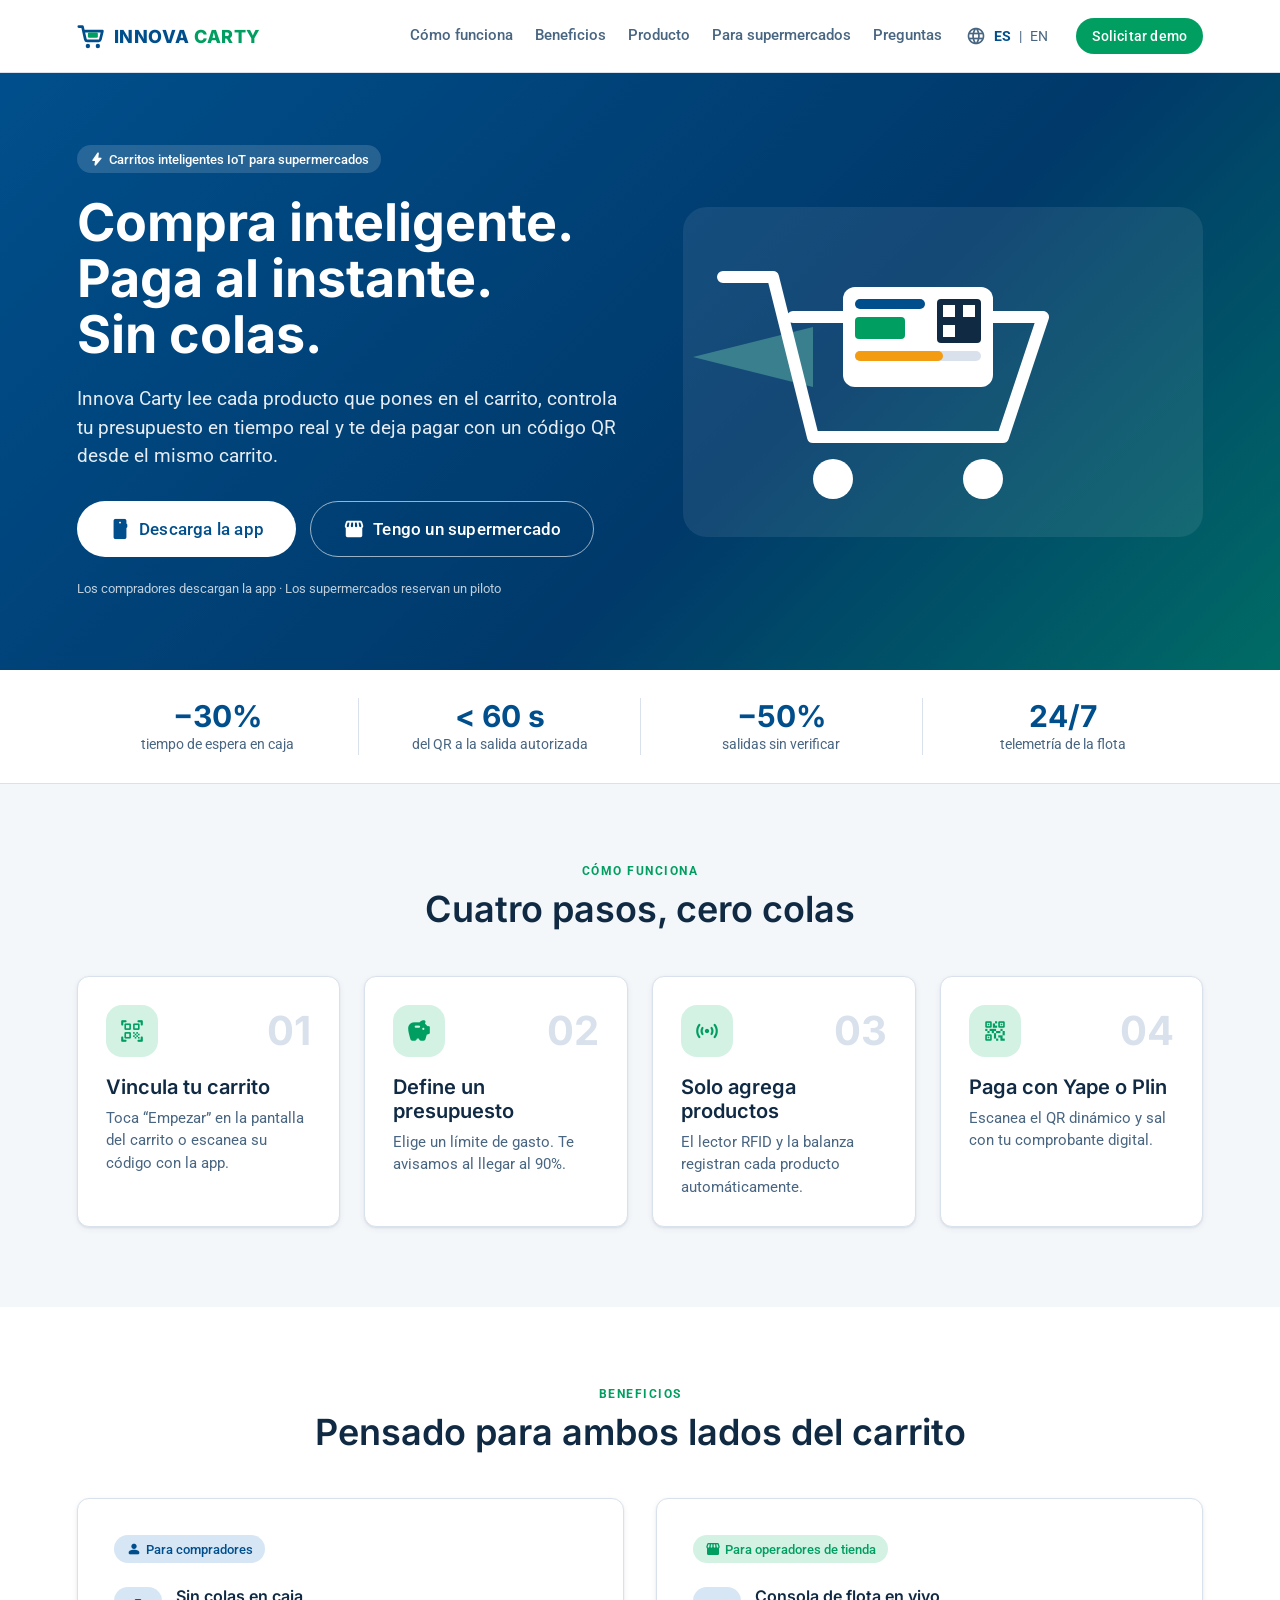
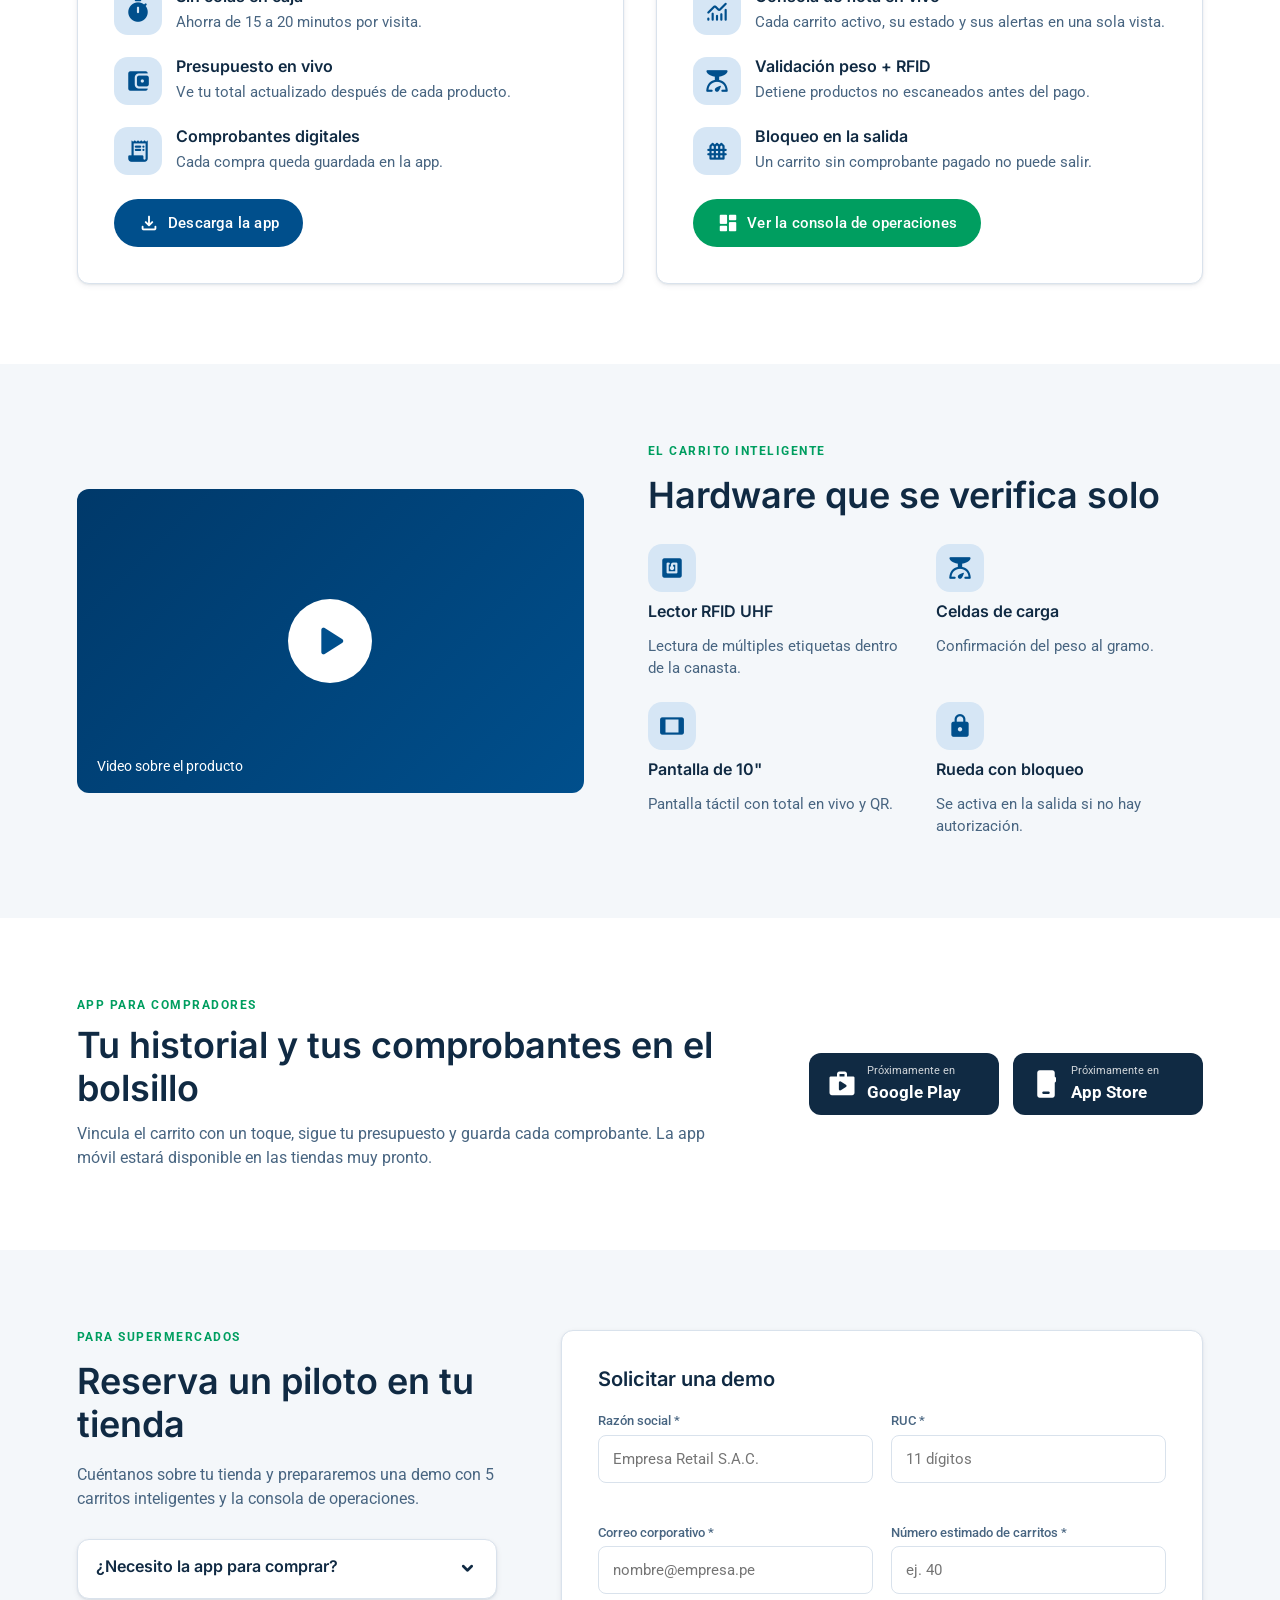
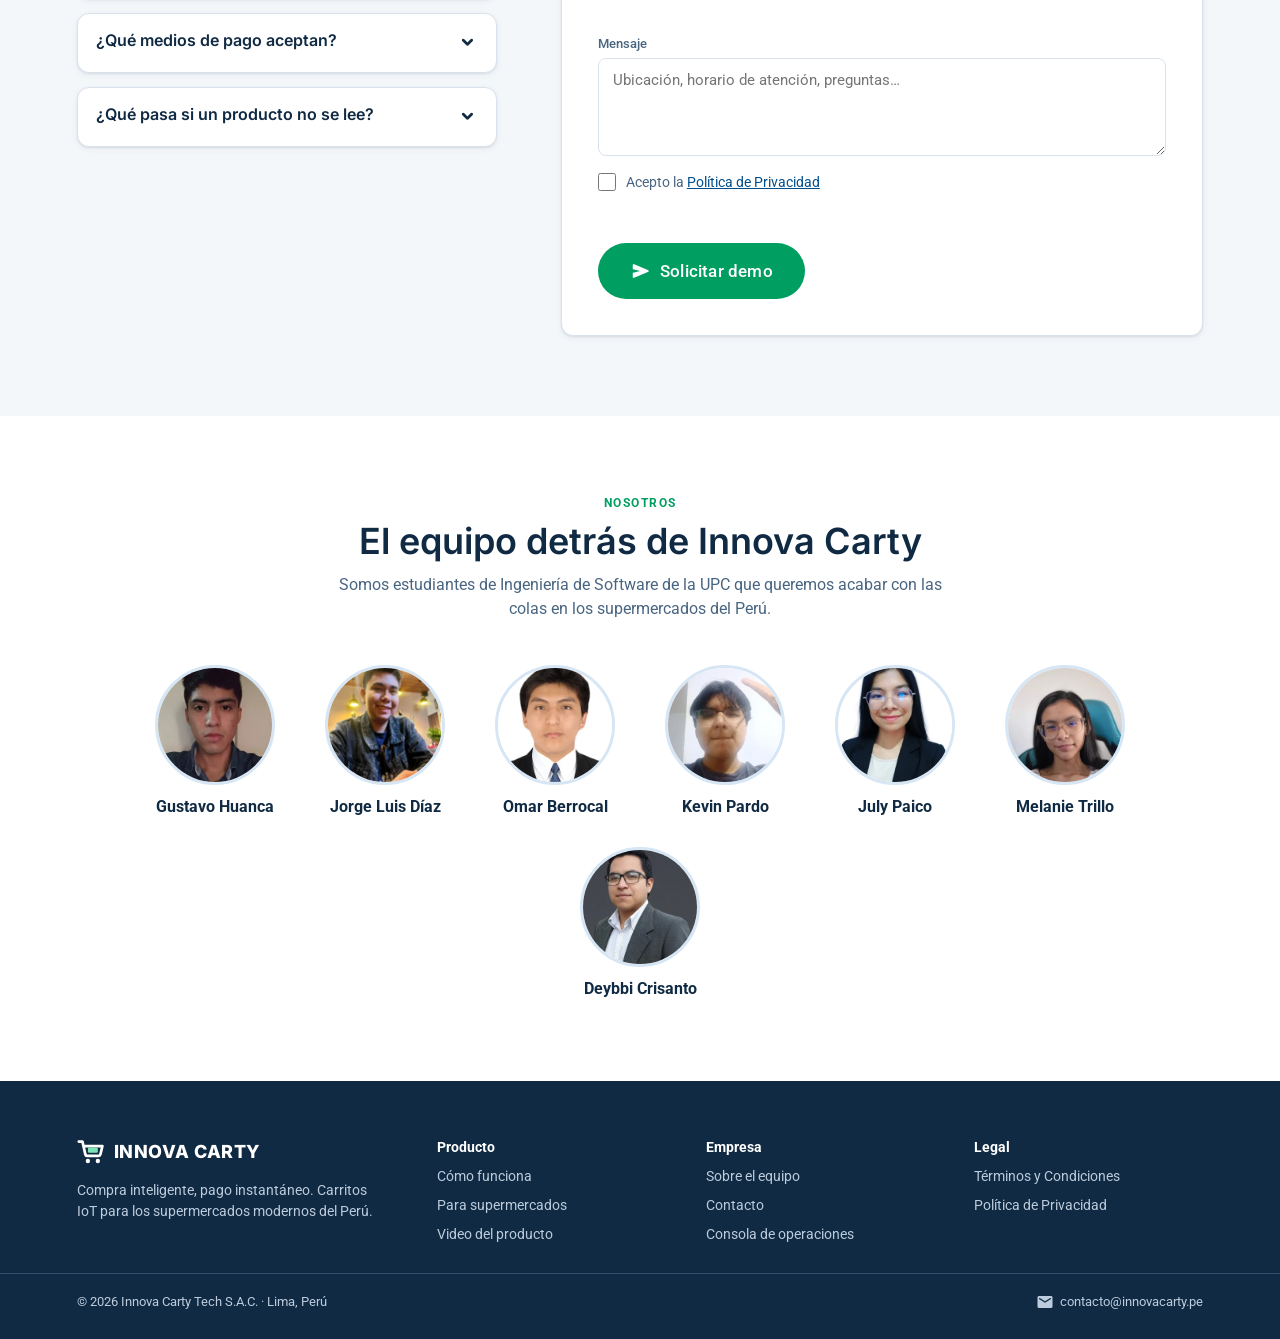
==== index.html @ f1d2019f "feat: initial version of landing page" ====
<!DOCTYPE html>
<html lang="es">
<head>
  <meta charset="UTF-8">
  <meta name="viewport" content="width=device-width, initial-scale=1">
  <title>Innova Carty | Carritos Inteligentes IoT y Pago Instantáneo sin Colas</title>
  <meta name="description" content="Transforma tu experiencia en el supermercado con Innova Carty: carritos autónomos con escaneo RFID, control de presupuesto en tiempo real y cobro inmediato con QR.">
  <meta name="keywords" content="Innova Carty, carrito inteligente, smart cart retail, IoT supermercados, compras sin colas, escaneo RFID retail, pago QR Yape Plin, control de presupuesto compra, retail tech Peru">
  <meta name="author" content="Innova Carty Tech S.A.C.">
  <meta name="robots" content="index, follow">
  <link rel="canonical" href="https://www.innovacarty.pe/">

  <meta property="og:title" content="Innova Carty — Compra Inteligente, Pago Instantáneo">
  <meta property="og:description" content="Olvídate de las colas en caja. Carritos de supermercado con lectura automática, cálculo de presupuesto en vivo y salida rápida.">
  <meta property="og:type" content="website">
  <meta property="og:url" content="https://www.innovacarty.pe/">
  <meta property="og:image" content="https://www.innovacarty.pe/assets/common/og-preview-carty.png">
  <meta name="twitter:card" content="summary_large_image">
  <meta name="twitter:title" content="Innova Carty | Smart Carts con IoT y Edge Computing">
  <meta name="twitter:description" content="Innovación en retail: carritos inteligentes que totalizan tu cuenta al instante y permiten auto-pago inmediato.">
  <meta name="twitter:image" content="https://www.innovacarty.pe/assets/common/twitter-card-carty.png">

  <meta name="theme-color" content="#004F8C">
  <link rel="icon" href="assets/img/favicon.svg" type="image/svg+xml">
  <link rel="stylesheet" href="assets/fonts/fonts.css">
  <link rel="stylesheet" href="assets/css/styles.css">
</head>
<body>
  <a class="skip-link" href="#main" data-i18n="skip">Saltar al contenido</a>

  <header class="topbar" id="top">
    <div class="container topbar__inner">
      <a href="#top" class="logo" aria-label="Innova Carty">
        <img src="assets/img/logo-mark.svg" width="29" height="29" alt="">
        <span><span class="logo__a">INNOVA</span> <span class="logo__b">CARTY</span></span>
      </a>
      <nav class="nav" id="nav" aria-label="Principal">
        <a href="#how-it-works" data-i18n="nav.how">Cómo funciona</a>
        <a href="#benefits" data-i18n="nav.benefits">Beneficios</a>
        <a href="#product" data-i18n="nav.product">Producto</a>
        <a href="#contact" data-i18n="nav.stores">Para supermercados</a>
        <a href="#faq" data-i18n="nav.faq">Preguntas</a>
      </nav>
      <div class="lang" role="group" aria-label="Idioma / Language">
        <span class="ms" aria-hidden="true">language</span>
        <button type="button" data-lang="es" aria-pressed="true">ES</button>
        <span aria-hidden="true">|</span>
        <button type="button" data-lang="en" aria-pressed="false">EN</button>
      </div>
      <a class="btn cta sm topbar__cta" href="#contact" data-i18n="cta.demo">Solicitar demo</a>
      <button class="icon-btn menu-toggle" type="button" aria-controls="nav" aria-expanded="false" aria-label="Menú">
        <span class="ms" aria-hidden="true">menu</span>
      </button>
    </div>
  </header>

  <main id="main">
    <section class="hero">
      <div class="container hero__inner">
        <div class="hero__copy">
          <span class="chip chip--glass"><span class="ms" aria-hidden="true">bolt</span> <span data-i18n="hero.chip">Carritos inteligentes IoT para supermercados</span></span>
          <h1 data-i18n="hero.title">Compra inteligente.<br>Paga al instante.<br>Sin colas.</h1>
          <p class="hero__lead" data-i18n="hero.lead">Innova Carty lee cada producto que pones en el carrito, controla tu presupuesto en tiempo real y te deja pagar con un código QR desde el mismo carrito.</p>
          <div class="hero__actions">
            <a class="btn lg on-dark" href="#app"><span class="ms" aria-hidden="true">smartphone</span> <span data-i18n="cta.app">Descarga la app</span></a>
            <a class="btn lg ghost" href="#contact"><span class="ms" aria-hidden="true">storefront</span> <span data-i18n="cta.store">Tengo un supermercado</span></a>
          </div>
          <p class="hero__note" data-i18n="hero.note">Los compradores descargan la app · Los supermercados reservan un piloto</p>
        </div>
        <div class="hero__art">
          <img src="assets/img/hero-cart.svg" width="400" height="310" alt="Ilustración de un carrito inteligente con pantalla, código QR y barra de presupuesto" data-i18n-alt="hero.alt">
        </div>
      </div>
    </section>

    <section class="metrics" aria-label="Resultados esperados">
      <div class="container metrics__grid">
        <div><strong class="num">−30%</strong><span data-i18n="m1">tiempo de espera en caja</span></div>
        <div><strong class="num">&lt; 60 s</strong><span data-i18n="m2">del QR a la salida autorizada</span></div>
        <div><strong class="num">−50%</strong><span data-i18n="m3">salidas sin verificar</span></div>
        <div><strong class="num">24/7</strong><span data-i18n="m4">telemetría de la flota</span></div>
      </div>
    </section>

    <section class="section section--alt" id="how-it-works">
      <div class="container">
        <header class="section__head">
          <span class="overline" data-i18n="how.over">CÓMO FUNCIONA</span>
          <h2 data-i18n="how.title">Cuatro pasos, cero colas</h2>
        </header>
        <ol class="steps">
          <li class="card step"><div class="step__top"><span class="tile tile--green"><span class="ms" aria-hidden="true">qr_code_scanner</span></span><span class="step__n num">01</span></div>
            <h3 data-i18n="s1.t">Vincula tu carrito</h3><p data-i18n="s1.d">Toca “Empezar” en la pantalla del carrito o escanea su código con la app.</p></li>
          <li class="card step"><div class="step__top"><span class="tile tile--green"><span class="ms" aria-hidden="true">savings</span></span><span class="step__n num">02</span></div>
            <h3 data-i18n="s2.t">Define un presupuesto</h3><p data-i18n="s2.d">Elige un límite de gasto. Te avisamos al llegar al 90%.</p></li>
          <li class="card step"><div class="step__top"><span class="tile tile--green"><span class="ms" aria-hidden="true">sensors</span></span><span class="step__n num">03</span></div>
            <h3 data-i18n="s3.t">Solo agrega productos</h3><p data-i18n="s3.d">El lector RFID y la balanza registran cada producto automáticamente.</p></li>
          <li class="card step"><div class="step__top"><span class="tile tile--green"><span class="ms" aria-hidden="true">qr_code_2</span></span><span class="step__n num">04</span></div>
            <h3 data-i18n="s4.t">Paga con Yape o Plin</h3><p data-i18n="s4.d">Escanea el QR dinámico y sal con tu comprobante digital.</p></li>
        </ol>
      </div>
    </section>

    <section class="section" id="benefits">
      <div class="container">
        <header class="section__head">
          <span class="overline" data-i18n="ben.over">BENEFICIOS</span>
          <h2 data-i18n="ben.title">Pensado para ambos lados del carrito</h2>
        </header>
        <div class="segmented" role="tablist" aria-label="Segmento">
          <button type="button" role="tab" aria-selected="true" aria-controls="seg-shoppers" id="tab-shoppers" data-i18n="ben.tab1">Para compradores</button>
          <button type="button" role="tab" aria-selected="false" aria-controls="seg-stores" id="tab-stores" data-i18n="ben.tab2">Para tiendas</button>
        </div>
        <div class="benefits">
          <article class="card benefit" id="seg-shoppers" role="tabpanel" aria-labelledby="tab-shoppers">
            <span class="chip chip--info"><span class="ms" aria-hidden="true">person</span> <span data-i18n="ben.tab1">Para compradores</span></span>
            <ul class="features">
              <li><span class="tile"><span class="ms" aria-hidden="true">timer</span></span><div><h3 data-i18n="b1.t">Sin colas en caja</h3><p data-i18n="b1.d">Ahorra de 15 a 20 minutos por visita.</p></div></li>
              <li><span class="tile"><span class="ms" aria-hidden="true">account_balance_wallet</span></span><div><h3 data-i18n="b2.t">Presupuesto en vivo</h3><p data-i18n="b2.d">Ve tu total actualizado después de cada producto.</p></div></li>
              <li><span class="tile"><span class="ms" aria-hidden="true">receipt_long</span></span><div><h3 data-i18n="b3.t">Comprobantes digitales</h3><p data-i18n="b3.d">Cada compra queda guardada en la app.</p></div></li>
            </ul>
            <a class="btn filled" href="#app"><span class="ms" aria-hidden="true">download</span> <span data-i18n="cta.app">Descarga la app</span></a>
          </article>
          <article class="card benefit" id="seg-stores" role="tabpanel" aria-labelledby="tab-stores">
            <span class="chip chip--ok"><span class="ms" aria-hidden="true">storefront</span> <span data-i18n="ben.tab3">Para operadores de tienda</span></span>
            <ul class="features">
              <li><span class="tile"><span class="ms" aria-hidden="true">monitoring</span></span><div><h3 data-i18n="b4.t">Consola de flota en vivo</h3><p data-i18n="b4.d">Cada carrito activo, su estado y sus alertas en una sola vista.</p></div></li>
              <li><span class="tile"><span class="ms" aria-hidden="true">scale</span></span><div><h3 data-i18n="b5.t">Validación peso + RFID</h3><p data-i18n="b5.d">Detiene productos no escaneados antes del pago.</p></div></li>
              <li><span class="tile"><span class="ms" aria-hidden="true">fence</span></span><div><h3 data-i18n="b6.t">Bloqueo en la salida</h3><p data-i18n="b6.d">Un carrito sin comprobante pagado no puede salir.</p></div></li>
            </ul>
            <a class="btn cta" href="https://innova-carty-web-app.vercel.app" data-webapp-link><span class="ms" aria-hidden="true">dashboard</span> <span data-i18n="cta.console">Ver la consola de operaciones</span></a>
          </article>
        </div>
      </div>
    </section>

    <section class="section section--alt" id="product">
      <div class="container product">
        <figure class="video">
          <button class="video__play" type="button" aria-label="Reproducir video" data-video>
            <span class="ms" aria-hidden="true">play_arrow</span>
          </button>
          <figcaption data-i18n="video.cap">Video sobre el producto</figcaption>
        </figure>
        <div class="product__copy">
          <span class="overline" data-i18n="hw.over">EL CARRITO INTELIGENTE</span>
          <h2 data-i18n="hw.title">Hardware que se verifica solo</h2>
          <ul class="hw">
            <li><span class="tile"><span class="ms" aria-hidden="true">nfc</span></span><h3 data-i18n="h1.t">Lector RFID UHF</h3><p data-i18n="h1.d">Lectura de múltiples etiquetas dentro de la canasta.</p></li>
            <li><span class="tile"><span class="ms" aria-hidden="true">scale</span></span><h3 data-i18n="h2.t">Celdas de carga</h3><p data-i18n="h2.d">Confirmación del peso al gramo.</p></li>
            <li><span class="tile"><span class="ms" aria-hidden="true">tablet</span></span><h3 data-i18n="h3.t">Pantalla de 10"</h3><p data-i18n="h3.d">Pantalla táctil con total en vivo y QR.</p></li>
            <li><span class="tile"><span class="ms" aria-hidden="true">lock</span></span><h3 data-i18n="h4.t">Rueda con bloqueo</h3><p data-i18n="h4.d">Se activa en la salida si no hay autorización.</p></li>
          </ul>
        </div>
      </div>
    </section>

    <section class="section" id="app">
      <div class="container app">
        <div>
          <span class="overline" data-i18n="app.over">APP PARA COMPRADORES</span>
          <h2 data-i18n="app.title">Tu historial y tus comprobantes en el bolsillo</h2>
          <p class="muted" data-i18n="app.lead">Vincula el carrito con un toque, sigue tu presupuesto y guarda cada comprobante. La app móvil estará disponible en las tiendas muy pronto.</p>
        </div>
        <div class="stores">
          <a class="store" href="#app" aria-disabled="true"><span class="ms" aria-hidden="true">shop</span><span><small data-i18n="app.soon">Próximamente en</small><b>Google Play</b></span></a>
          <a class="store" href="#app" aria-disabled="true"><span class="ms" aria-hidden="true">phone_iphone</span><span><small data-i18n="app.soon">Próximamente en</small><b>App Store</b></span></a>
        </div>
      </div>
    </section>

    <section class="section section--alt" id="contact">
      <div class="container contact">
        <div class="contact__copy" id="faq">
          <span class="overline" data-i18n="ct.over">PARA SUPERMERCADOS</span>
          <h2 data-i18n="ct.title">Reserva un piloto en tu tienda</h2>
          <p class="muted" data-i18n="ct.lead">Cuéntanos sobre tu tienda y prepararemos una demo con 5 carritos inteligentes y la consola de operaciones.</p>
          <div class="faq">
            <details class="card"><summary data-i18n="q1">¿Necesito la app para comprar?</summary><p data-i18n="a1">No. La pantalla del carrito cubre todo el recorrido. La app agrega historial y comprobantes.</p></details>
            <details class="card"><summary data-i18n="q2">¿Qué medios de pago aceptan?</summary><p data-i18n="a2">Yape, Plin y cualquier app bancaria que lea códigos QR interoperables.</p></details>
            <details class="card"><summary data-i18n="q3">¿Qué pasa si un producto no se lee?</summary><p data-i18n="a3">El carrito te pide colocarlo de nuevo; si hace falta, un supervisor te ayuda.</p></details>
          </div>
        </div>
        <form class="card form" id="demo-form" novalidate>
          <h3 data-i18n="f.title">Solicitar una demo</h3>
          <div class="form__grid">
            <div class="field"><label for="company" data-i18n="f.company">Razón social *</label><input id="company" name="company" required placeholder="Empresa Retail S.A.C." autocomplete="organization"><small class="err-text" data-i18n="f.req">Campo obligatorio</small></div>
            <div class="field"><label for="ruc">RUC *</label><input id="ruc" name="ruc" required inputmode="numeric" pattern="\d{11}" maxlength="11" placeholder="11 dígitos" data-i18n-ph="f.ruc.ph"><small class="err-text" data-i18n="f.ruc.err">Debe tener 11 dígitos</small></div>
            <div class="field"><label for="email" data-i18n="f.email">Correo corporativo *</label><input id="email" name="email" type="email" required placeholder="nombre@empresa.pe" data-i18n-ph="f.email.ph" autocomplete="email"><small class="err-text" data-i18n="f.email.err">Ingresa un correo válido</small></div>
            <div class="field"><label for="carts" data-i18n="f.carts">Número estimado de carritos *</label><input id="carts" name="carts" type="number" min="1" required placeholder="ej. 40" data-i18n-ph="f.carts.ph"><small class="err-text" data-i18n="f.carts.err">Ingresa un número mayor a 0</small></div>
            <div class="field field--span"><label for="message" data-i18n="f.msg">Mensaje</label><textarea id="message" name="message" rows="4" placeholder="Ubicación, horario de atención, preguntas…" data-i18n-ph="f.msg.ph"></textarea></div>
          </div>
          <label class="check"><input type="checkbox" name="privacy" required> <span data-i18n="f.privacy">Acepto la <a href="privacy.html">Política de Privacidad</a></span></label>
          <small class="err-text" id="privacy-err" data-i18n="f.privacy.err">Debes aceptar la Política de Privacidad</small>
          <button class="btn cta lg" type="submit"><span class="ms" aria-hidden="true">send</span> <span data-i18n="cta.demo2">Solicitar demo</span></button>
          <p class="form__ok" role="status" hidden data-i18n="f.ok">¡Gracias! Te contactaremos en menos de 48 horas.</p>
        </form>
      </div>
    </section>

    <section class="section" id="team">
      <div class="container">
        <header class="section__head">
          <span class="overline" data-i18n="team.over">NOSOTROS</span>
          <h2 data-i18n="team.title">El equipo detrás de Innova Carty</h2>
          <p class="muted" data-i18n="team.lead">Somos estudiantes de Ingeniería de Software de la UPC que queremos acabar con las colas en los supermercados del Perú.</p>
        </header>
        <ul class="team">
          <li><img class="avatar" src="assets/img/team/gustavo.webp" width="144" height="144" alt="Foto de Gustavo Huanca" loading="lazy"><b>Gustavo Huanca</b></li>
          <li><img class="avatar" src="assets/img/team/jorge.webp" width="144" height="144" alt="Foto de Jorge Luis Díaz" loading="lazy"><b>Jorge Luis Díaz</b></li>
          <li><img class="avatar" src="assets/img/team/omar.webp" width="144" height="144" alt="Foto de Omar Berrocal" loading="lazy"><b>Omar Berrocal</b></li>
          <li><img class="avatar" src="assets/img/team/kevin.webp" width="144" height="144" alt="Foto de Kevin Pardo" loading="lazy"><b>Kevin Pardo</b></li>
          <li><img class="avatar" src="assets/img/team/july.webp" width="144" height="144" alt="Foto de July Paico" loading="lazy"><b>July Paico</b></li>
          <li><img class="avatar" src="assets/img/team/melanie.webp" width="144" height="144" alt="Foto de Melanie Trillo" loading="lazy"><b>Melanie Trillo</b></li>
          <li><img class="avatar" src="assets/img/team/deybbi.webp" width="144" height="144" alt="Foto de Deybbi Crisanto" loading="lazy"><b>Deybbi Crisanto</b></li>
        </ul>
      </div>
    </section>
  </main>

  <footer class="footer">
    <div class="container footer__grid">
      <div class="footer__brand">
        <a href="#top" class="logo logo--dark" aria-label="Innova Carty">
          <img src="assets/img/logo-mark-dark.svg" width="29" height="29" alt="">
          <span><span class="logo__a">INNOVA</span> <span class="logo__b">CARTY</span></span>
        </a>
        <p data-i18n="ft.tag">Compra inteligente, pago instantáneo. Carritos IoT para los supermercados modernos del Perú.</p>
      </div>
      <nav aria-label="Producto"><b data-i18n="ft.product">Producto</b><a href="#how-it-works" data-i18n="nav.how">Cómo funciona</a><a href="#contact" data-i18n="nav.stores">Para supermercados</a><a href="#product" data-i18n="ft.video">Video del producto</a></nav>
      <nav aria-label="Empresa"><b data-i18n="ft.company">Empresa</b><a href="#team" data-i18n="ft.about">Sobre el equipo</a><a href="#contact" data-i18n="ft.contact">Contacto</a><a href="https://innova-carty-web-app.vercel.app" data-webapp-link data-i18n="ft.console">Consola de operaciones</a></nav>
      <nav aria-label="Legal"><b>Legal</b><a href="terms.html" data-i18n="ft.terms">Términos y Condiciones</a><a href="privacy.html" data-i18n="ft.privacy">Política de Privacidad</a></nav>
    </div>
    <div class="container footer__bottom">
      <span>© 2026 Innova Carty Tech S.A.C. · Lima, Perú</span>
      <a href="mailto:contacto@innovacarty.pe" class="footer__mail"><span class="ms" aria-hidden="true">mail</span> contacto@innovacarty.pe</a>
    </div>
  </footer>

  <div class="toast" role="status" aria-live="polite" hidden></div>

  <script src="assets/js/config.js"></script>
  <script src="assets/js/i18n.js"></script>
  <script src="assets/js/main.js"></script>
</body>
</html>
---- assets/fonts/fonts.css ----
/* Vendored from Google Fonts (OFL / Apache 2.0) so screens render offline. */
@font-face {
  font-family: 'Inter';
  font-style: normal;
  font-weight: 400;
  font-display: swap;
  src: url(Inter-latin-ext.woff2) format('woff2');
  unicode-range: U+0100-02BA, U+02BD-02C5, U+02C7-02CC, U+02CE-02D7, U+02DD-02FF, U+0304, U+0308, U+0329, U+1D00-1DBF, U+1E00-1E9F, U+1EF2-1EFF, U+2020, U+20A0-20AB, U+20AD-20C0, U+2113, U+2C60-2C7F, U+A720-A7FF;
}
@font-face {
  font-family: 'Inter';
  font-style: normal;
  font-weight: 400;
  font-display: swap;
  src: url(Inter-latin.woff2) format('woff2');
  unicode-range: U+0000-00FF, U+0131, U+0152-0153, U+02BB-02BC, U+02C6, U+02DA, U+02DC, U+0304, U+0308, U+0329, U+2000-206F, U+20AC, U+2122, U+2191, U+2193, U+2212, U+2215, U+FEFF, U+FFFD;
}
@font-face {
  font-family: 'Inter';
  font-style: normal;
  font-weight: 500;
  font-display: swap;
  src: url(Inter-latin-ext.woff2) format('woff2');
  unicode-range: U+0100-02BA, U+02BD-02C5, U+02C7-02CC, U+02CE-02D7, U+02DD-02FF, U+0304, U+0308, U+0329, U+1D00-1DBF, U+1E00-1E9F, U+1EF2-1EFF, U+2020, U+20A0-20AB, U+20AD-20C0, U+2113, U+2C60-2C7F, U+A720-A7FF;
}
@font-face {
  font-family: 'Inter';
  font-style: normal;
  font-weight: 500;
  font-display: swap;
  src: url(Inter-latin.woff2) format('woff2');
  unicode-range: U+0000-00FF, U+0131, U+0152-0153, U+02BB-02BC, U+02C6, U+02DA, U+02DC, U+0304, U+0308, U+0329, U+2000-206F, U+20AC, U+2122, U+2191, U+2193, U+2212, U+2215, U+FEFF, U+FFFD;
}
@font-face {
  font-family: 'Inter';
  font-style: normal;
  font-weight: 600;
  font-display: swap;
  src: url(Inter-latin-ext.woff2) format('woff2');
  unicode-range: U+0100-02BA, U+02BD-02C5, U+02C7-02CC, U+02CE-02D7, U+02DD-02FF, U+0304, U+0308, U+0329, U+1D00-1DBF, U+1E00-1E9F, U+1EF2-1EFF, U+2020, U+20A0-20AB, U+20AD-20C0, U+2113, U+2C60-2C7F, U+A720-A7FF;
}
@font-face {
  font-family: 'Inter';
  font-style: normal;
  font-weight: 600;
  font-display: swap;
  src: url(Inter-latin.woff2) format('woff2');
  unicode-range: U+0000-00FF, U+0131, U+0152-0153, U+02BB-02BC, U+02C6, U+02DA, U+02DC, U+0304, U+0308, U+0329, U+2000-206F, U+20AC, U+2122, U+2191, U+2193, U+2212, U+2215, U+FEFF, U+FFFD;
}
@font-face {
  font-family: 'Inter';
  font-style: normal;
  font-weight: 700;
  font-display: swap;
  src: url(Inter-latin-ext.woff2) format('woff2');
  unicode-range: U+0100-02BA, U+02BD-02C5, U+02C7-02CC, U+02CE-02D7, U+02DD-02FF, U+0304, U+0308, U+0329, U+1D00-1DBF, U+1E00-1E9F, U+1EF2-1EFF, U+2020, U+20A0-20AB, U+20AD-20C0, U+2113, U+2C60-2C7F, U+A720-A7FF;
}
@font-face {
  font-family: 'Inter';
  font-style: normal;
  font-weight: 700;
  font-display: swap;
  src: url(Inter-latin.woff2) format('woff2');
  unicode-range: U+0000-00FF, U+0131, U+0152-0153, U+02BB-02BC, U+02C6, U+02DA, U+02DC, U+0304, U+0308, U+0329, U+2000-206F, U+20AC, U+2122, U+2191, U+2193, U+2212, U+2215, U+FEFF, U+FFFD;
}
@font-face {
  font-family: 'Inter';
  font-style: normal;
  font-weight: 800;
  font-display: swap;
  src: url(Inter-latin-ext.woff2) format('woff2');
  unicode-range: U+0100-02BA, U+02BD-02C5, U+02C7-02CC, U+02CE-02D7, U+02DD-02FF, U+0304, U+0308, U+0329, U+1D00-1DBF, U+1E00-1E9F, U+1EF2-1EFF, U+2020, U+20A0-20AB, U+20AD-20C0, U+2113, U+2C60-2C7F, U+A720-A7FF;
}
@font-face {
  font-family: 'Inter';
  font-style: normal;
  font-weight: 800;
  font-display: swap;
  src: url(Inter-latin.woff2) format('woff2');
  unicode-range: U+0000-00FF, U+0131, U+0152-0153, U+02BB-02BC, U+02C6, U+02DA, U+02DC, U+0304, U+0308, U+0329, U+2000-206F, U+20AC, U+2122, U+2191, U+2193, U+2212, U+2215, U+FEFF, U+FFFD;
}
@font-face {
  font-family: 'Material Symbols Rounded';
  font-style: normal;
  font-weight: 400;
  font-display: block;
  src: url(MaterialSymbolsRounded.woff2) format('woff2');
}
@font-face {
  font-family: 'Roboto';
  font-style: normal;
  font-weight: 300;
  font-stretch: 100%;
  font-display: swap;
  src: url(Roboto-latin-ext.woff2) format('woff2');
  unicode-range: U+0100-02BA, U+02BD-02C5, U+02C7-02CC, U+02CE-02D7, U+02DD-02FF, U+0304, U+0308, U+0329, U+1D00-1DBF, U+1E00-1E9F, U+1EF2-1EFF, U+2020, U+20A0-20AB, U+20AD-20C0, U+2113, U+2C60-2C7F, U+A720-A7FF;
}
@font-face {
  font-family: 'Roboto';
  font-style: normal;
  font-weight: 300;
  font-stretch: 100%;
  font-display: swap;
  src: url(Roboto-latin.woff2) format('woff2');
  unicode-range: U+0000-00FF, U+0131, U+0152-0153, U+02BB-02BC, U+02C6, U+02DA, U+02DC, U+0304, U+0308, U+0329, U+2000-206F, U+20AC, U+2122, U+2191, U+2193, U+2212, U+2215, U+FEFF, U+FFFD;
}
@font-face {
  font-family: 'Roboto';
  font-style: normal;
  font-weight: 400;
  font-stretch: 100%;
  font-display: swap;
  src: url(Roboto-latin-ext.woff2) format('woff2');
  unicode-range: U+0100-02BA, U+02BD-02C5, U+02C7-02CC, U+02CE-02D7, U+02DD-02FF, U+0304, U+0308, U+0329, U+1D00-1DBF, U+1E00-1E9F, U+1EF2-1EFF, U+2020, U+20A0-20AB, U+20AD-20C0, U+2113, U+2C60-2C7F, U+A720-A7FF;
}
@font-face {
  font-family: 'Roboto';
  font-style: normal;
  font-weight: 400;
  font-stretch: 100%;
  font-display: swap;
  src: url(Roboto-latin.woff2) format('woff2');
  unicode-range: U+0000-00FF, U+0131, U+0152-0153, U+02BB-02BC, U+02C6, U+02DA, U+02DC, U+0304, U+0308, U+0329, U+2000-206F, U+20AC, U+2122, U+2191, U+2193, U+2212, U+2215, U+FEFF, U+FFFD;
}
@font-face {
  font-family: 'Roboto';
  font-style: normal;
  font-weight: 500;
  font-stretch: 100%;
  font-display: swap;
  src: url(Roboto-latin-ext.woff2) format('woff2');
  unicode-range: U+0100-02BA, U+02BD-02C5, U+02C7-02CC, U+02CE-02D7, U+02DD-02FF, U+0304, U+0308, U+0329, U+1D00-1DBF, U+1E00-1E9F, U+1EF2-1EFF, U+2020, U+20A0-20AB, U+20AD-20C0, U+2113, U+2C60-2C7F, U+A720-A7FF;
}
@font-face {
  font-family: 'Roboto';
  font-style: normal;
  font-weight: 500;
  font-stretch: 100%;
  font-display: swap;
  src: url(Roboto-latin.woff2) format('woff2');
  unicode-range: U+0000-00FF, U+0131, U+0152-0153, U+02BB-02BC, U+02C6, U+02DA, U+02DC, U+0304, U+0308, U+0329, U+2000-206F, U+20AC, U+2122, U+2191, U+2193, U+2212, U+2215, U+FEFF, U+FFFD;
}
@font-face {
  font-family: 'Roboto';
  font-style: normal;
  font-weight: 700;
  font-stretch: 100%;
  font-display: swap;
  src: url(Roboto-latin-ext.woff2) format('woff2');
  unicode-range: U+0100-02BA, U+02BD-02C5, U+02C7-02CC, U+02CE-02D7, U+02DD-02FF, U+0304, U+0308, U+0329, U+1D00-1DBF, U+1E00-1E9F, U+1EF2-1EFF, U+2020, U+20A0-20AB, U+20AD-20C0, U+2113, U+2C60-2C7F, U+A720-A7FF;
}
@font-face {
  font-family: 'Roboto';
  font-style: normal;
  font-weight: 700;
  font-stretch: 100%;
  font-display: swap;
  src: url(Roboto-latin.woff2) format('woff2');
  unicode-range: U+0000-00FF, U+0131, U+0152-0153, U+02BB-02BC, U+02C6, U+02DA, U+02DC, U+0304, U+0308, U+0329, U+2000-206F, U+20AC, U+2122, U+2191, U+2193, U+2212, U+2215, U+FEFF, U+FFFD;
}
@font-face {
  font-family: 'Roboto Mono';
  font-style: normal;
  font-weight: 400;
  font-display: swap;
  src: url(RobotoMono-latin-ext.woff2) format('woff2');
  unicode-range: U+0100-02BA, U+02BD-02C5, U+02C7-02CC, U+02CE-02D7, U+02DD-02FF, U+0304, U+0308, U+0329, U+1D00-1DBF, U+1E00-1E9F, U+1EF2-1EFF, U+2020, U+20A0-20AB, U+20AD-20C0, U+2113, U+2C60-2C7F, U+A720-A7FF;
}
@font-face {
  font-family: 'Roboto Mono';
  font-style: normal;
  font-weight: 400;
  font-display: swap;
  src: url(RobotoMono-latin.woff2) format('woff2');
  unicode-range: U+0000-00FF, U+0131, U+0152-0153, U+02BB-02BC, U+02C6, U+02DA, U+02DC, U+0304, U+0308, U+0329, U+2000-206F, U+20AC, U+2122, U+2191, U+2193, U+2212, U+2215, U+FEFF, U+FFFD;
}
@font-face {
  font-family: 'Roboto Mono';
  font-style: normal;
  font-weight: 500;
  font-display: swap;
  src: url(RobotoMono-latin-ext.woff2) format('woff2');
  unicode-range: U+0100-02BA, U+02BD-02C5, U+02C7-02CC, U+02CE-02D7, U+02DD-02FF, U+0304, U+0308, U+0329, U+1D00-1DBF, U+1E00-1E9F, U+1EF2-1EFF, U+2020, U+20A0-20AB, U+20AD-20C0, U+2113, U+2C60-2C7F, U+A720-A7FF;
}
@font-face {
  font-family: 'Roboto Mono';
  font-style: normal;
  font-weight: 500;
  font-display: swap;
  src: url(RobotoMono-latin.woff2) format('woff2');
  unicode-range: U+0000-00FF, U+0131, U+0152-0153, U+02BB-02BC, U+02C6, U+02DA, U+02DC, U+0304, U+0308, U+0329, U+2000-206F, U+20AC, U+2122, U+2191, U+2193, U+2212, U+2215, U+FEFF, U+FFFD;
}
@font-face {
  font-family: 'Roboto Mono';
  font-style: normal;
  font-weight: 700;
  font-display: swap;
  src: url(RobotoMono-latin-ext.woff2) format('woff2');
  unicode-range: U+0100-02BA, U+02BD-02C5, U+02C7-02CC, U+02CE-02D7, U+02DD-02FF, U+0304, U+0308, U+0329, U+1D00-1DBF, U+1E00-1E9F, U+1EF2-1EFF, U+2020, U+20A0-20AB, U+20AD-20C0, U+2113, U+2C60-2C7F, U+A720-A7FF;
}
@font-face {
  font-family: 'Roboto Mono';
  font-style: normal;
  font-weight: 700;
  font-display: swap;
  src: url(RobotoMono-latin.woff2) format('woff2');
  unicode-range: U+0000-00FF, U+0131, U+0152-0153, U+02BB-02BC, U+02C6, U+02DA, U+02DC, U+0304, U+0308, U+0329, U+2000-206F, U+20AC, U+2122, U+2191, U+2193, U+2212, U+2215, U+FEFF, U+FFFD;
}
---- assets/css/styles.css ----
/* Innova Carty Landing Page
   Design tokens from 5.1.1 General Style Guidelines, Material Design 3 shapes. */
:root {
  --primary: #004F8C;
  --primary-container: #D6E6F5;
  --secondary: #009E60;
  --secondary-container: #D3F2E4;
  --warning: #F39C12;
  --error: #E74C3C;
  --ink: #102A43;
  --ink-2: #486581;
  --ink-3: #829AB1;
  --line: #D9E2EC;
  --surface: #FFFFFF;
  --surface-2: #F4F7FA;
  --hero: linear-gradient(135deg, #004F8C 0%, #00396A 60%, #009E60 140%);
  --radius: 12px;
  --shadow: 0 1px 2px rgba(16, 42, 67, .08), 0 2px 6px rgba(16, 42, 67, .06);
  --font-title: 'Inter', system-ui, sans-serif;
  --font-body: 'Roboto', system-ui, sans-serif;
  --gutter: clamp(16px, 6vw, 120px);
}

* { box-sizing: border-box; margin: 0; padding: 0; }
html { scroll-behavior: smooth; scroll-padding-top: 80px; }
body { font-family: var(--font-body); color: var(--ink); background: var(--surface); font-size: 16px; line-height: 1.5; -webkit-font-smoothing: antialiased; }
h1, h2, h3, .num { font-family: var(--font-title); color: var(--ink); line-height: 1.2; }
h1 { font-size: clamp(34px, 5vw, 52px); font-weight: 700; line-height: 1.08; }
h2 { font-size: clamp(26px, 3vw, 36px); font-weight: 600; }
h3 { font-size: 16px; font-weight: 600; }
p { color: var(--ink-2); }
a { color: var(--primary); }
img { max-width: 100%; height: auto; display: block; }
ul, ol { list-style: none; }
.muted { color: var(--ink-2); }
.container { max-width: 1440px; margin: 0 auto; padding: 0 var(--gutter); }
.ms { font-family: 'Material Symbols Rounded'; font-weight: normal; font-style: normal; font-size: 22px; line-height: 1; display: inline-block; vertical-align: middle; font-variation-settings: 'FILL' 1; white-space: nowrap; direction: ltr; -webkit-font-feature-settings: 'liga'; font-feature-settings: 'liga'; }
.skip-link { position: absolute; left: -999px; top: 8px; background: var(--ink); color: #fff; padding: 8px 14px; border-radius: 8px; z-index: 100; }
.skip-link:focus { left: 8px; }
:focus-visible { outline: 3px solid var(--secondary); outline-offset: 2px; }

/* Buttons */
.btn { display: inline-flex; align-items: center; justify-content: center; gap: 8px; height: 48px; padding: 0 24px; border-radius: 24px; border: 0; font: 500 15px var(--font-body); letter-spacing: .2px; cursor: pointer; white-space: nowrap; text-decoration: none; transition: filter .15s, box-shadow .15s, transform .15s; }
.btn:hover { filter: brightness(1.08); box-shadow: var(--shadow); }
.btn:active { transform: translateY(1px); }
.btn.sm { height: 36px; padding: 0 16px; font-size: 14px; }
.btn.lg { height: 56px; padding: 0 32px; font-size: 17px; border-radius: 28px; }
.btn.filled { background: var(--primary); color: #fff; }
.btn.cta { background: var(--secondary); color: #fff; }
.btn.on-dark { background: #fff; color: var(--primary); }
.btn.ghost { border: 1.5px solid rgba(255, 255, 255, .6); color: #fff; background: transparent; }
.icon-btn { width: 44px; height: 44px; border: 0; border-radius: 50%; background: transparent; color: var(--ink); cursor: pointer; display: inline-flex; align-items: center; justify-content: center; }
.icon-btn .ms { font-size: 28px; }

.card { background: var(--surface); border: 1px solid var(--line); border-radius: var(--radius); box-shadow: var(--shadow); }
.chip { display: inline-flex; align-items: center; gap: 4px; height: 28px; padding: 0 12px; border-radius: 14px; font: 500 13px var(--font-body); align-self: flex-start; }
.chip .ms { font-size: 16px; }
.chip--glass { background: rgba(255, 255, 255, .15); color: #fff; }
.chip--info { background: var(--primary-container); color: var(--primary); }
.chip--ok { background: var(--secondary-container); color: var(--secondary); }
.tile { width: 48px; height: 48px; flex: none; border-radius: 14px; background: var(--primary-container); color: var(--primary); display: flex; align-items: center; justify-content: center; }
.tile .ms { font-size: 26px; }
.tile--green { width: 52px; height: 52px; border-radius: 16px; background: var(--secondary-container); color: var(--secondary); }
.overline { font: 600 12px var(--font-body); letter-spacing: 1.5px; color: var(--secondary); }

/* Logo */
.logo { white-space: nowrap; flex: none; display: inline-flex; align-items: center; gap: 8px; font: 800 18px var(--font-title); letter-spacing: .5px; text-decoration: none; }
.logo__a { color: var(--primary); }
.logo__b { color: var(--secondary); }
.logo--dark .logo__a, .logo--dark .logo__b { color: #fff; }

/* Top bar */
.topbar { position: sticky; top: 0; z-index: 50; background: rgba(255, 255, 255, .96); backdrop-filter: blur(8px); border-bottom: 1px solid var(--line); }
.topbar__inner { height: 72px; display: flex; align-items: center; gap: 24px; position: relative; }
.nav { display: flex; gap: 22px; margin-left: auto; }
.nav a { white-space: nowrap; color: var(--ink-2); font-weight: 500; font-size: 15px; text-decoration: none; padding: 6px 0; border-bottom: 2px solid transparent; }
.nav a:hover, .nav a.active { color: var(--primary); border-color: var(--primary); }
.lang { display: flex; align-items: center; gap: 4px; color: var(--ink-2); font-size: 14px; }
.lang .ms { font-size: 20px; }
.lang button { border: 0; background: none; font: inherit; color: var(--ink-2); cursor: pointer; padding: 4px; }
.lang button[aria-pressed="true"] { color: var(--primary); font-weight: 700; }
.menu-toggle { display: none; }

/* Hero */
.hero { background: var(--hero); color: #fff; }
.hero__inner { display: flex; align-items: center; gap: 64px; padding-top: 72px; padding-bottom: 72px; }
.hero__copy { flex: 1; display: flex; flex-direction: column; gap: 22px; }
.hero h1 { color: #fff; }
.hero__lead { font-size: 19px; color: #fff; opacity: .9; max-width: 540px; }
.hero__actions { display: flex; flex-wrap: wrap; gap: 14px; margin-top: 8px; }
.hero__note { font-size: 13px; color: #fff; opacity: .75; }
.hero__art { flex: none; width: min(520px, 42vw); border-radius: 24px; background: rgba(255, 255, 255, .08); padding: 10px; }

/* Metrics */
.metrics { border-bottom: 1px solid var(--line); }
.metrics__grid { display: grid; grid-template-columns: repeat(4, 1fr); padding-top: 28px; padding-bottom: 28px; }
.metrics__grid > div { display: flex; flex-direction: column; align-items: center; text-align: center; padding: 0 12px; }
.metrics__grid > div + div { border-left: 1px solid var(--line); }
.metrics .num { font-size: 30px; font-weight: 700; color: var(--primary); }
.metrics span { color: var(--ink-2); font-size: 14px; }

/* Sections */
.section { padding: 80px 0; }
.section--alt { background: var(--surface-2); }
.section__head { display: flex; flex-direction: column; align-items: center; text-align: center; gap: 10px; margin-bottom: 44px; }
.section__head p { max-width: 640px; }

.steps { display: grid; grid-template-columns: repeat(4, 1fr); gap: 24px; }
.step { padding: 28px; }
.step__top { display: flex; justify-content: space-between; align-items: center; margin-bottom: 18px; }
.step__n { font-size: 40px; font-weight: 700; color: var(--line); }
.step h3 { font-size: 20px; }
.step p { margin-top: 8px; font-size: 15px; }

.segmented { display: none; background: var(--surface-2); border-radius: 24px; padding: 4px; margin-bottom: 20px; }
.segmented button { flex: 1; height: 36px; border: 0; border-radius: 18px; background: transparent; color: var(--primary); font: 500 14px var(--font-body); cursor: pointer; }
.segmented button[aria-selected="true"] { background: var(--primary); color: #fff; }
.benefits { display: grid; grid-template-columns: 1fr 1fr; gap: 32px; }
.benefit { padding: 36px; display: flex; flex-direction: column; gap: 24px; }
.benefit .btn { align-self: flex-start; }
.features { display: flex; flex-direction: column; gap: 22px; }
.features li { display: flex; gap: 14px; align-items: flex-start; }
.features p, .hw p { font-size: 15px; margin-top: 4px; }

.product { display: flex; align-items: center; gap: 64px; }
.video { flex: none; width: min(600px, 45%); aspect-ratio: 5 / 3; border-radius: var(--radius); background: linear-gradient(135deg, #00396A, #004F8C); position: relative; display: flex; align-items: center; justify-content: center; overflow: hidden; }
.video iframe { position: absolute; inset: 0; width: 100%; height: 100%; border: 0; }
.video__play { width: 84px; height: 84px; border-radius: 50%; border: 0; background: #fff; color: var(--primary); cursor: pointer; display: flex; align-items: center; justify-content: center; transition: transform .15s; }
.video__play:hover { transform: scale(1.06); }
.video__play .ms { font-size: 52px; }
.video figcaption { position: absolute; bottom: 16px; left: 20px; color: #fff; font-size: 14px; }
.product__copy { display: flex; flex-direction: column; gap: 16px; }
.hw { display: grid; grid-template-columns: 1fr 1fr; gap: 22px; margin-top: 10px; }
.hw li { display: flex; flex-direction: column; gap: 10px; }

.app { display: flex; align-items: center; justify-content: space-between; gap: 40px; }
.app > div:first-child { display: flex; flex-direction: column; gap: 12px; max-width: 640px; }
.stores { display: flex; gap: 14px; flex-wrap: wrap; }
.store { display: flex; align-items: center; gap: 10px; background: var(--ink); color: #fff; border-radius: 12px; padding: 10px 18px; text-decoration: none; min-width: 190px; }
.store .ms { font-size: 30px; }
.store small { display: block; font-size: 11px; opacity: .8; }
.store b { font-size: 17px; }

.contact { display: flex; gap: 64px; align-items: flex-start; }
.contact__copy { width: 420px; flex: none; display: flex; flex-direction: column; gap: 16px; }
.faq { display: flex; flex-direction: column; gap: 14px; margin-top: 12px; }
.faq details { padding: 16px 18px; }
.faq summary { font: 600 16px var(--font-title); cursor: pointer; list-style: none; display: flex; justify-content: space-between; gap: 12px; }
.faq summary::-webkit-details-marker { display: none; }
.faq summary::after { content: 'expand_more'; font-family: 'Material Symbols Rounded'; font-size: 22px; transition: transform .2s; }
.faq details[open] summary::after { transform: rotate(180deg); }
.faq p { font-size: 14px; margin-top: 6px; }

.form { flex: 1; padding: 36px; display: flex; flex-direction: column; gap: 16px; }
.form h3 { font-size: 20px; margin-bottom: 4px; }
.form__grid { display: grid; grid-template-columns: 1fr 1fr; gap: 18px; }
.field { display: flex; flex-direction: column; gap: 4px; }
.field--span { grid-column: 1 / -1; }
.field label { font-size: 13px; color: var(--ink-2); font-weight: 500; }
.field input, .field textarea { font: 15px var(--font-body); color: var(--ink); border: 1.5px solid var(--line); border-radius: 8px; padding: 12px 14px; background: var(--surface); resize: vertical; }
.field input { height: 48px; }
.field input:focus, .field textarea:focus { outline: none; border-color: var(--primary); box-shadow: 0 0 0 3px var(--primary-container); }
.err-text { color: var(--error); font-size: 12px; visibility: hidden; }
.invalid input { border-color: var(--error); }
.invalid .err-text, .err-text.show { visibility: visible; }
.check { display: flex; align-items: center; gap: 10px; font-size: 14px; color: var(--ink-2); }
.check input { width: 18px; height: 18px; accent-color: var(--secondary); }
.form .btn { align-self: flex-start; }
.form__ok { color: var(--secondary); font-weight: 500; }

.team { display: flex; flex-wrap: wrap; justify-content: center; gap: 28px 20px; }
.team li { width: 150px; }
.team li { display: flex; flex-direction: column; align-items: center; gap: 10px; text-align: center; }
.avatar { width: 120px; height: 120px; object-fit: cover; border: 3px solid var(--primary-container); border-radius: 50%; background: var(--primary-container); color: var(--primary); display: flex; align-items: center; justify-content: center; font: 700 22px var(--font-title); }

/* Footer */
.footer { background: var(--ink); color: #BCCCDC; padding: 56px 0 28px; }
.footer__grid { display: grid; grid-template-columns: 1.4fr 1fr 1fr 1fr; gap: 40px; }
.footer__brand { display: flex; flex-direction: column; gap: 14px; }
.footer__brand p { color: #BCCCDC; font-size: 14px; max-width: 300px; }
.footer nav { display: flex; flex-direction: column; gap: 8px; font-size: 14px; }
.footer nav b { color: #fff; }
.footer a { color: #BCCCDC; text-decoration: none; }
.footer a:hover { color: #fff; text-decoration: underline; }
.footer__bottom { display: flex; justify-content: space-between; gap: 12px; flex-wrap: wrap; font-size: 13px; border-top: 1px solid #334E68; margin-top: 28px; padding-top: 18px; }
.footer__mail { display: inline-flex; align-items: center; gap: 6px; }
.footer__mail .ms { font-size: 18px; }

.toast { position: fixed; left: 50%; bottom: 24px; transform: translateX(-50%); background: var(--ink); color: #fff; border-radius: 8px; padding: 12px 18px; font-size: 14px; box-shadow: 0 6px 18px rgba(0, 0, 0, .2); z-index: 60; max-width: calc(100% - 32px); }

/* Legal pages */
.legal { max-width: 820px; margin: 0 auto; padding: 56px 16px 80px; }
.legal h1 { font-size: clamp(28px, 4vw, 40px); margin-bottom: 8px; }
.legal h2 { font-size: 22px; margin: 32px 0 8px; }
.legal p, .legal li { margin-top: 8px; }
.legal ul { list-style: disc; padding-left: 22px; color: var(--ink-2); }

/* Responsive */
@media (max-width: 1240px) {
  .nav { display: none; position: absolute; top: 72px; left: 0; right: 0; flex-direction: column; gap: 0; background: var(--surface); border-bottom: 1px solid var(--line); box-shadow: var(--shadow); padding: 8px var(--gutter) 16px; }
  .nav.open { display: flex; }
  .nav a { padding: 12px 0; border: 0; }
  .lang { margin-left: auto; }
  .menu-toggle { display: inline-flex; }
  .steps { grid-template-columns: 1fr 1fr; }
  .product { flex-direction: column; }
  .video { width: 100%; }
  .contact { flex-direction: column; }
  .contact__copy { width: 100%; }
  .form { width: 100%; }
}
@media (max-width: 760px) {
  .topbar__inner { height: 60px; gap: 12px; }
  .nav { top: 60px; }
  .topbar__cta { display: none; }
  .hero__inner { flex-direction: column; padding-top: 36px; padding-bottom: 36px; gap: 24px; }
  .hero__actions { flex-direction: column; }
  .hero__actions .btn { width: 100%; }
  .hero__art { width: 100%; }
  .metrics__grid { grid-template-columns: 1fr 1fr; gap: 16px 0; }
  .metrics__grid > div:nth-child(3) { border-left: 0; }
  .metrics .num { font-size: 24px; }
  .section { padding: 48px 0; }
  .section__head { align-items: flex-start; text-align: left; margin-bottom: 24px; }
  .steps { grid-template-columns: 1fr; gap: 12px; }
  .step { padding: 16px; }
  .segmented { display: flex; }
  .benefits { grid-template-columns: 1fr; }
  .benefit { padding: 20px; }
  .benefit[hidden] { display: none; }
  .hw { grid-template-columns: 1fr; }
  .app { flex-direction: column; align-items: flex-start; }
  .form { padding: 20px; }
  .form__grid { grid-template-columns: 1fr; }
  .form .btn { width: 100%; }
  .footer__grid { grid-template-columns: 1fr; gap: 28px; }
}
@media (prefers-reduced-motion: reduce) {
  html { scroll-behavior: auto; }
  * { transition: none !important; }
}
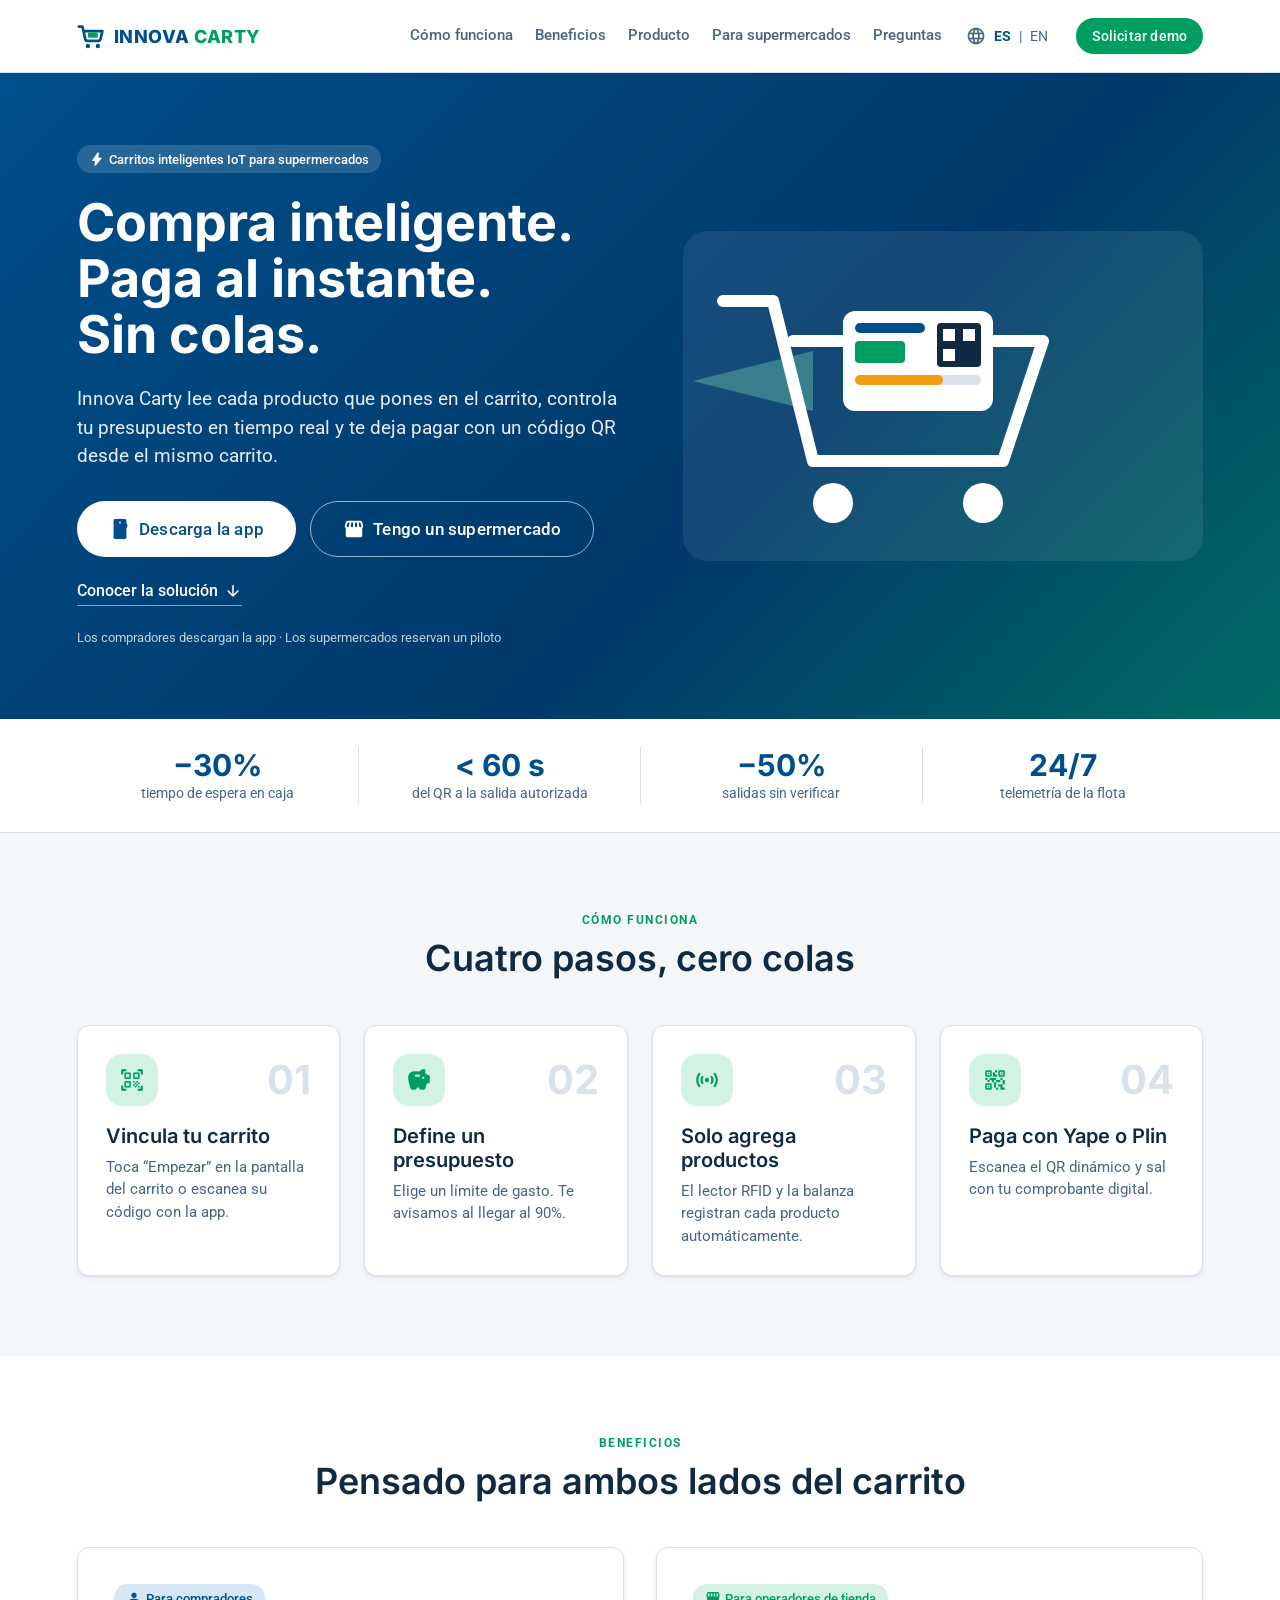
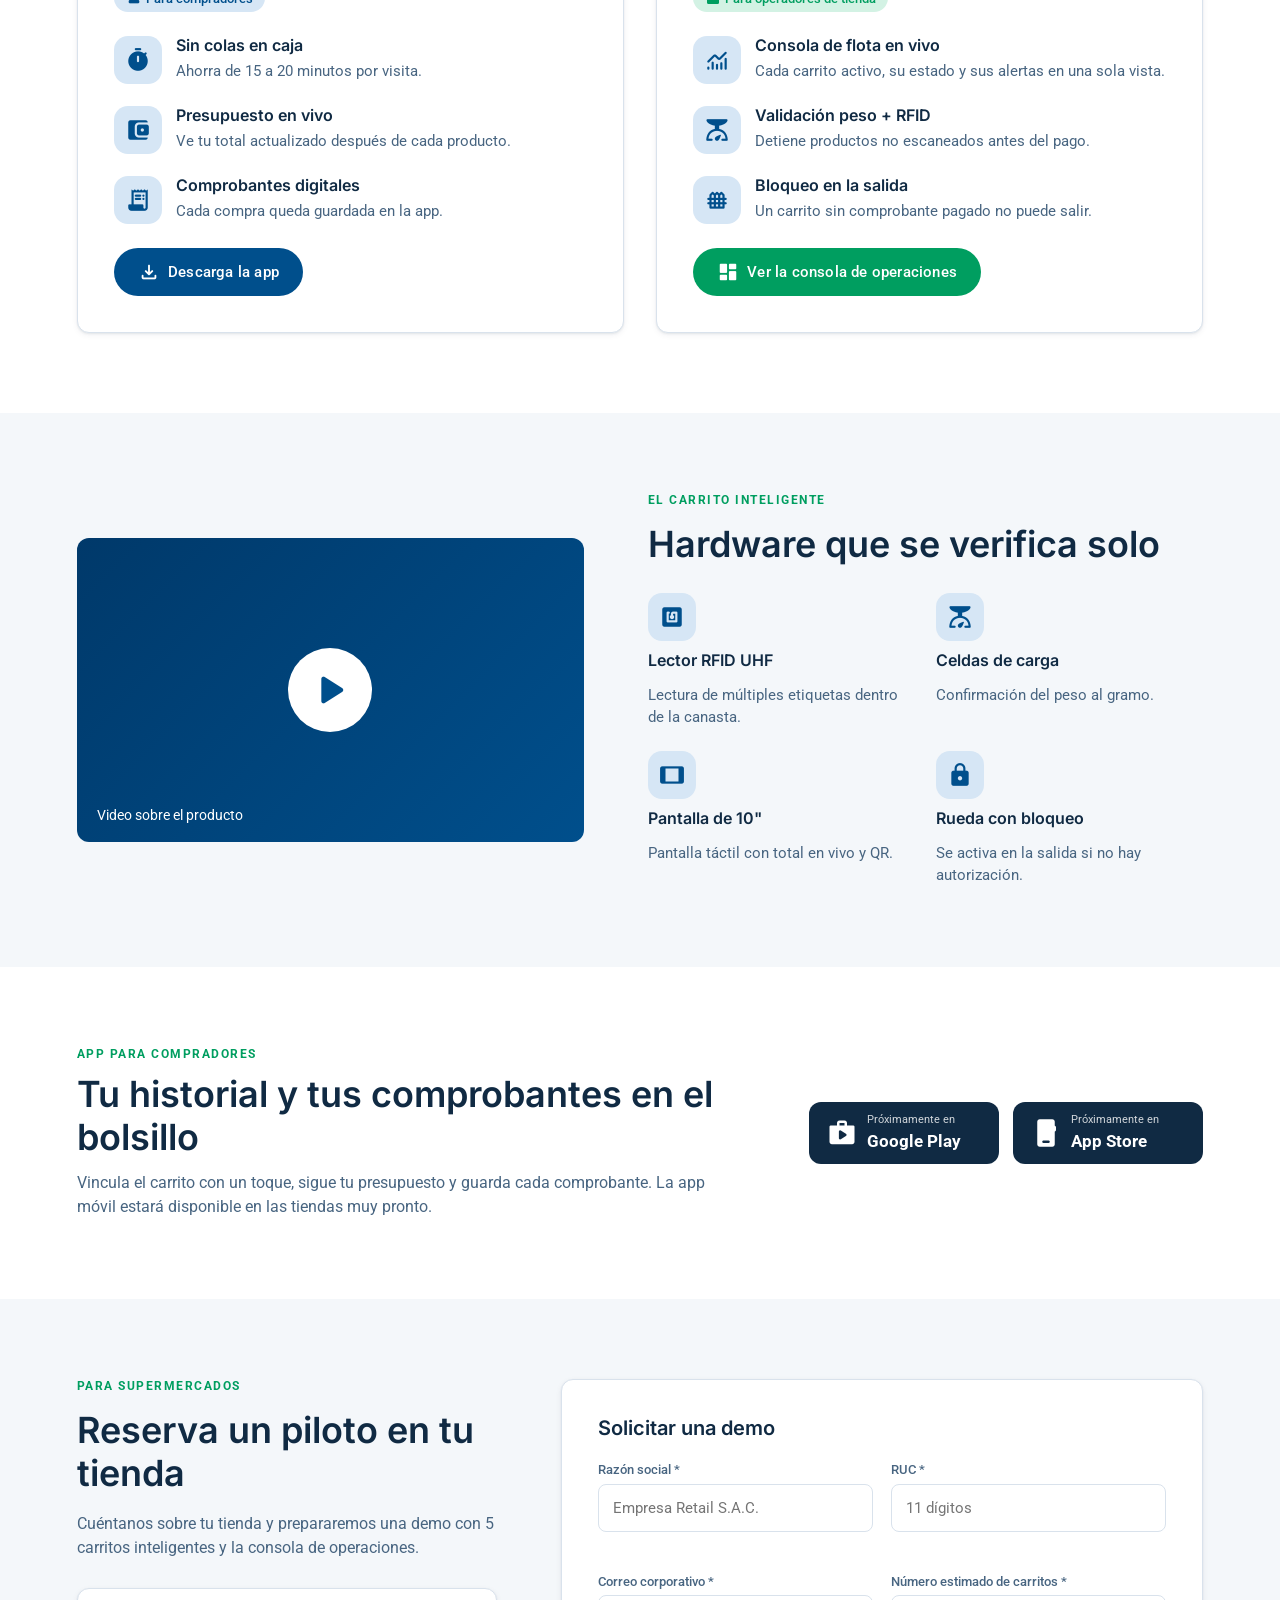
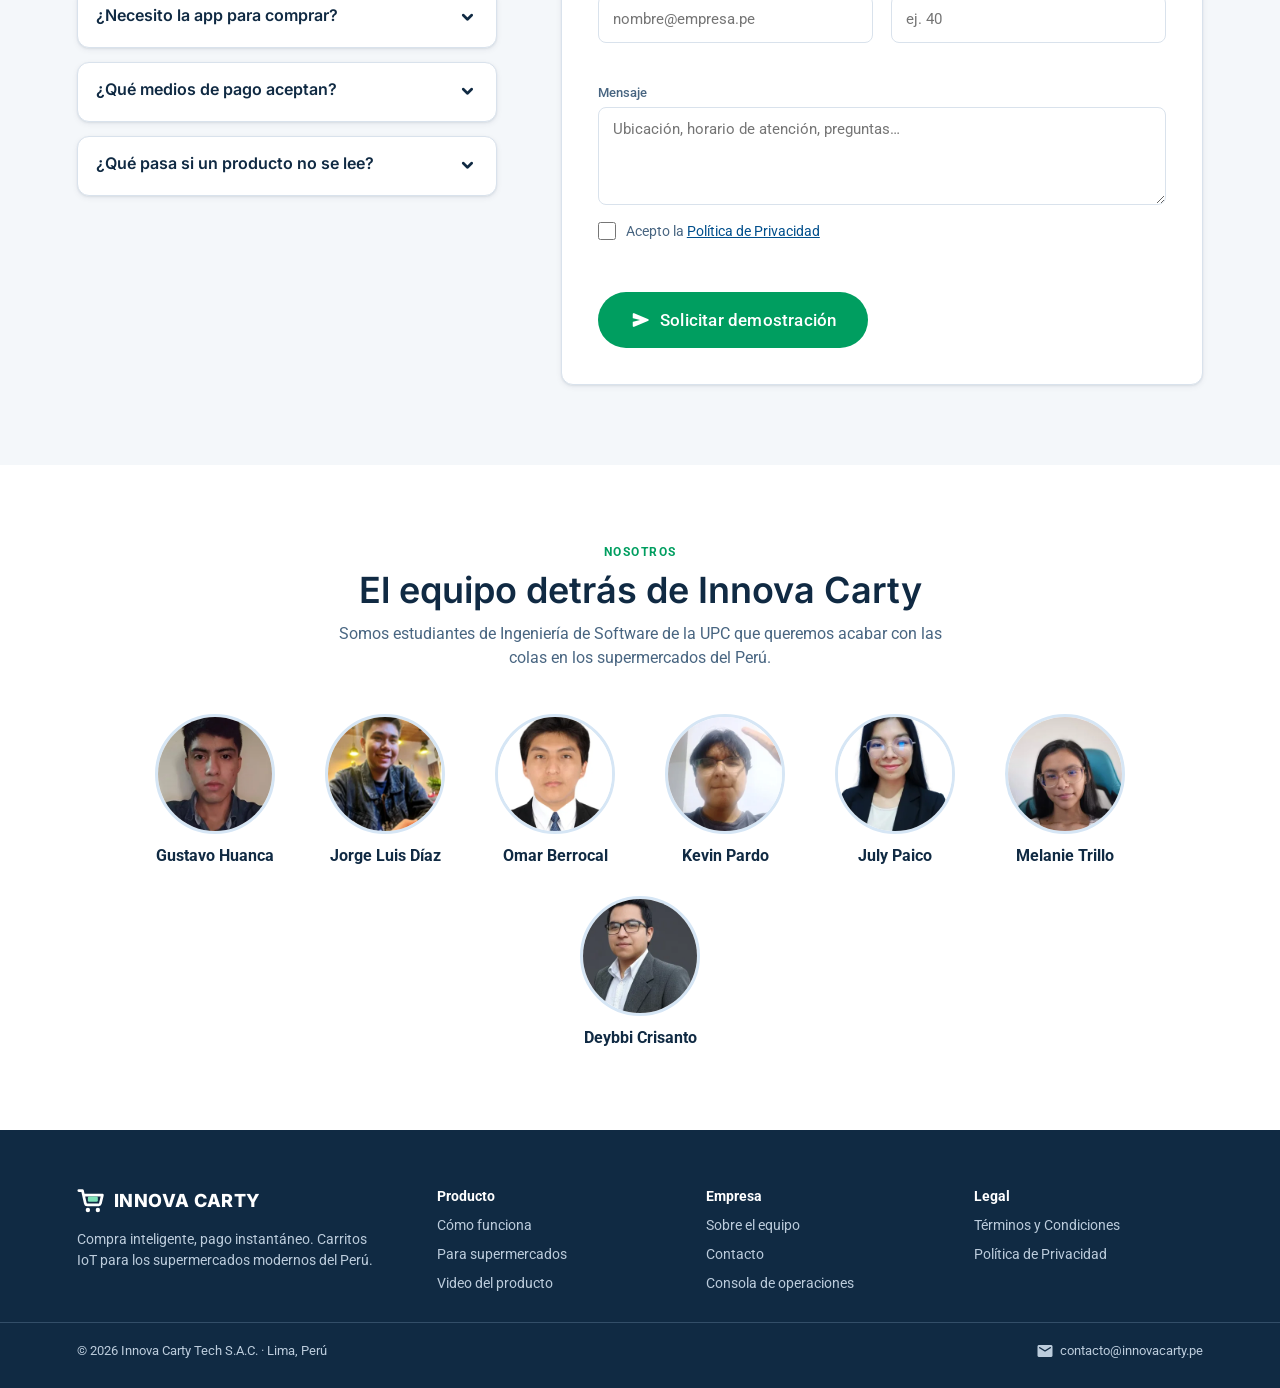
==== commit 315c8730: "fix: align CTA and demo button with US01 and US02" ====
--- a/index.html
+++ b/index.html
@@ -65,6 +65,7 @@
             <a class="btn lg on-dark" href="#app"><span class="ms" aria-hidden="true">smartphone</span> <span data-i18n="cta.app">Descarga la app</span></a>
             <a class="btn lg ghost" href="#contact"><span class="ms" aria-hidden="true">storefront</span> <span data-i18n="cta.store">Tengo un supermercado</span></a>
           </div>
+          <a class="hero__link" href="#product"><span data-i18n="cta.discover">Conocer la solución</span> <span class="ms" aria-hidden="true">arrow_downward</span></a>
           <p class="hero__note" data-i18n="hero.note">Los compradores descargan la app · Los supermercados reservan un piloto</p>
         </div>
         <div class="hero__art">
@@ -192,7 +193,7 @@
           </div>
           <label class="check"><input type="checkbox" name="privacy" required> <span data-i18n="f.privacy">Acepto la <a href="privacy.html">Política de Privacidad</a></span></label>
           <small class="err-text" id="privacy-err" data-i18n="f.privacy.err">Debes aceptar la Política de Privacidad</small>
-          <button class="btn cta lg" type="submit"><span class="ms" aria-hidden="true">send</span> <span data-i18n="cta.demo2">Solicitar demo</span></button>
+          <button class="btn cta lg" type="submit"><span class="ms" aria-hidden="true">send</span> <span data-i18n="cta.demo2">Solicitar demostración</span></button>
           <p class="form__ok" role="status" hidden data-i18n="f.ok">¡Gracias! Te contactaremos en menos de 48 horas.</p>
         </form>
       </div>
--- a/assets/css/styles.css
+++ b/assets/css/styles.css
@@ -88,6 +88,9 @@
 .hero h1 { color: #fff; }
 .hero__lead { font-size: 19px; color: #fff; opacity: .9; max-width: 540px; }
 .hero__actions { display: flex; flex-wrap: wrap; gap: 14px; margin-top: 8px; }
+.hero__link { display: inline-flex; align-items: center; gap: 6px; color: #fff; font-weight: 500; text-decoration: none; align-self: flex-start; border-bottom: 1px solid rgba(255, 255, 255, .5); padding-bottom: 2px; }
+.hero__link:hover { border-color: #fff; }
+.hero__link .ms { font-size: 18px; }
 .hero__note { font-size: 13px; color: #fff; opacity: .75; }
 .hero__art { flex: none; width: min(520px, 42vw); border-radius: 24px; background: rgba(255, 255, 255, .08); padding: 10px; }
 
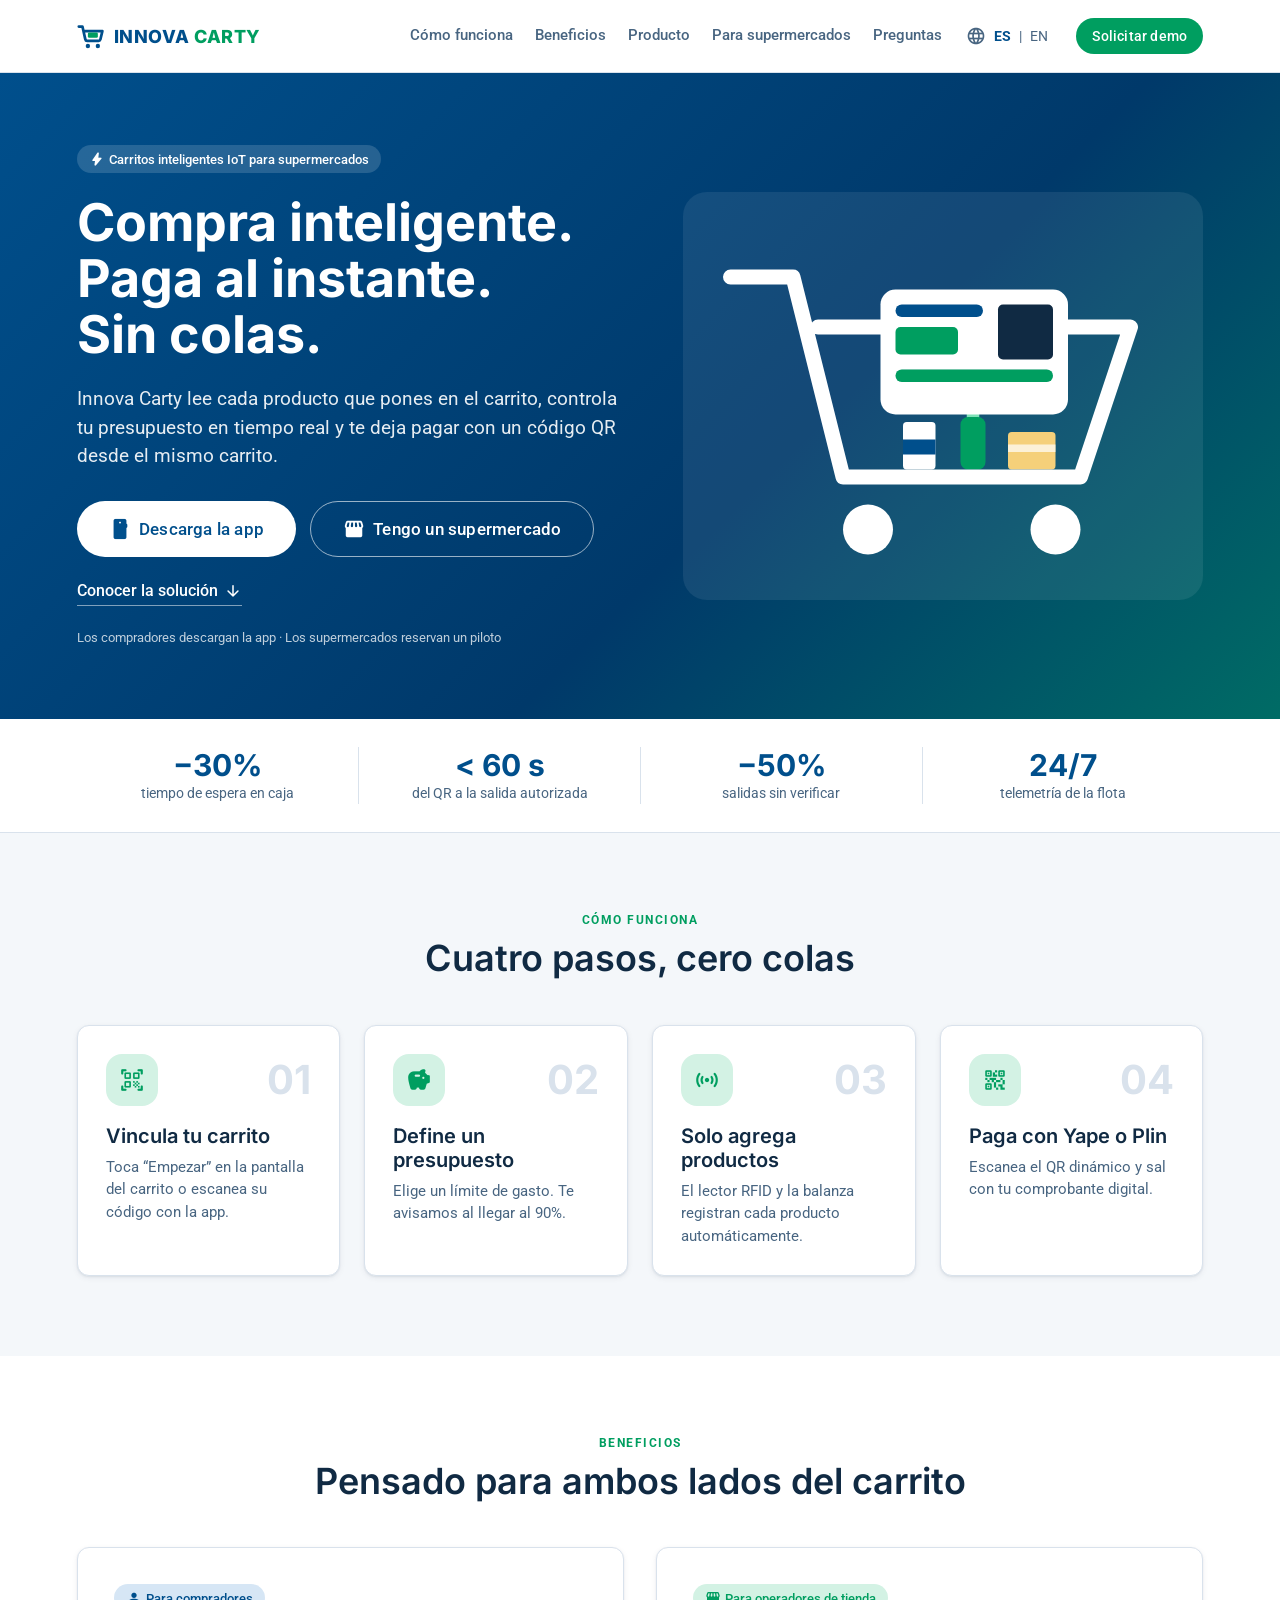
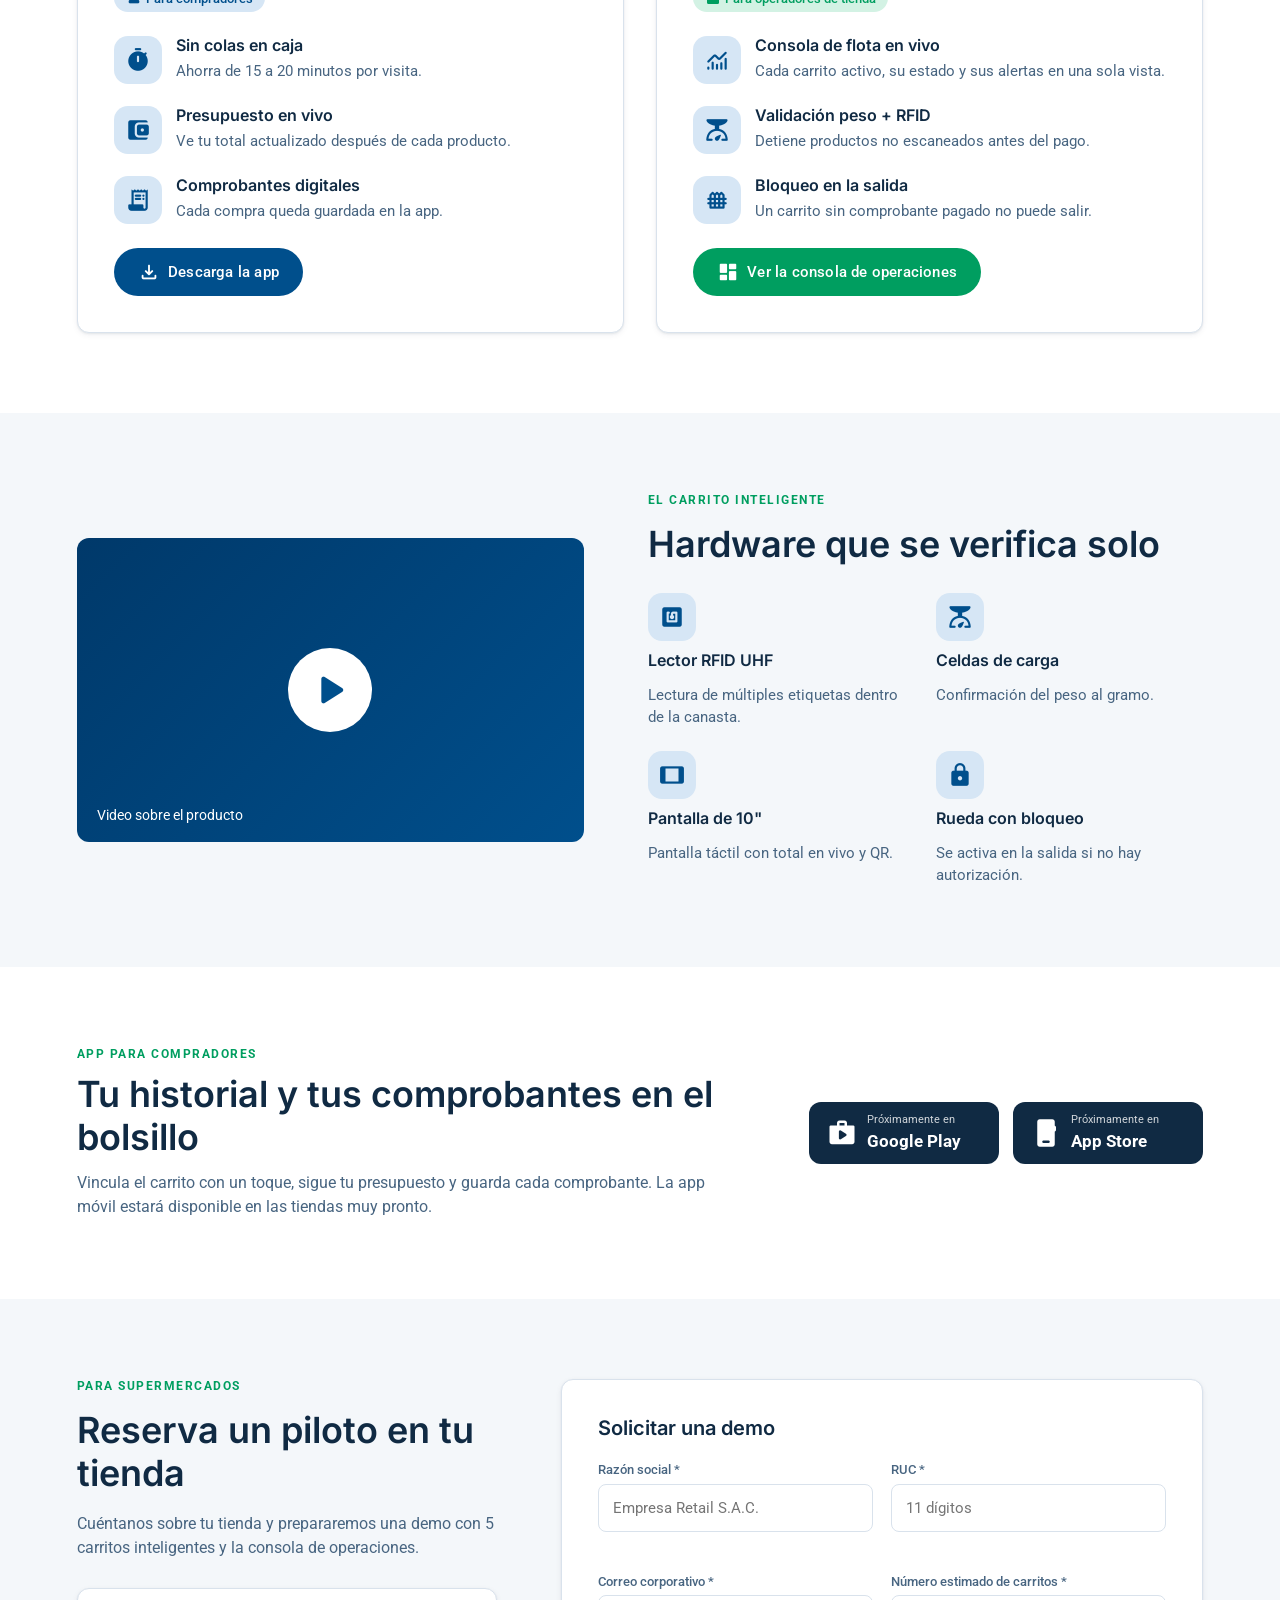
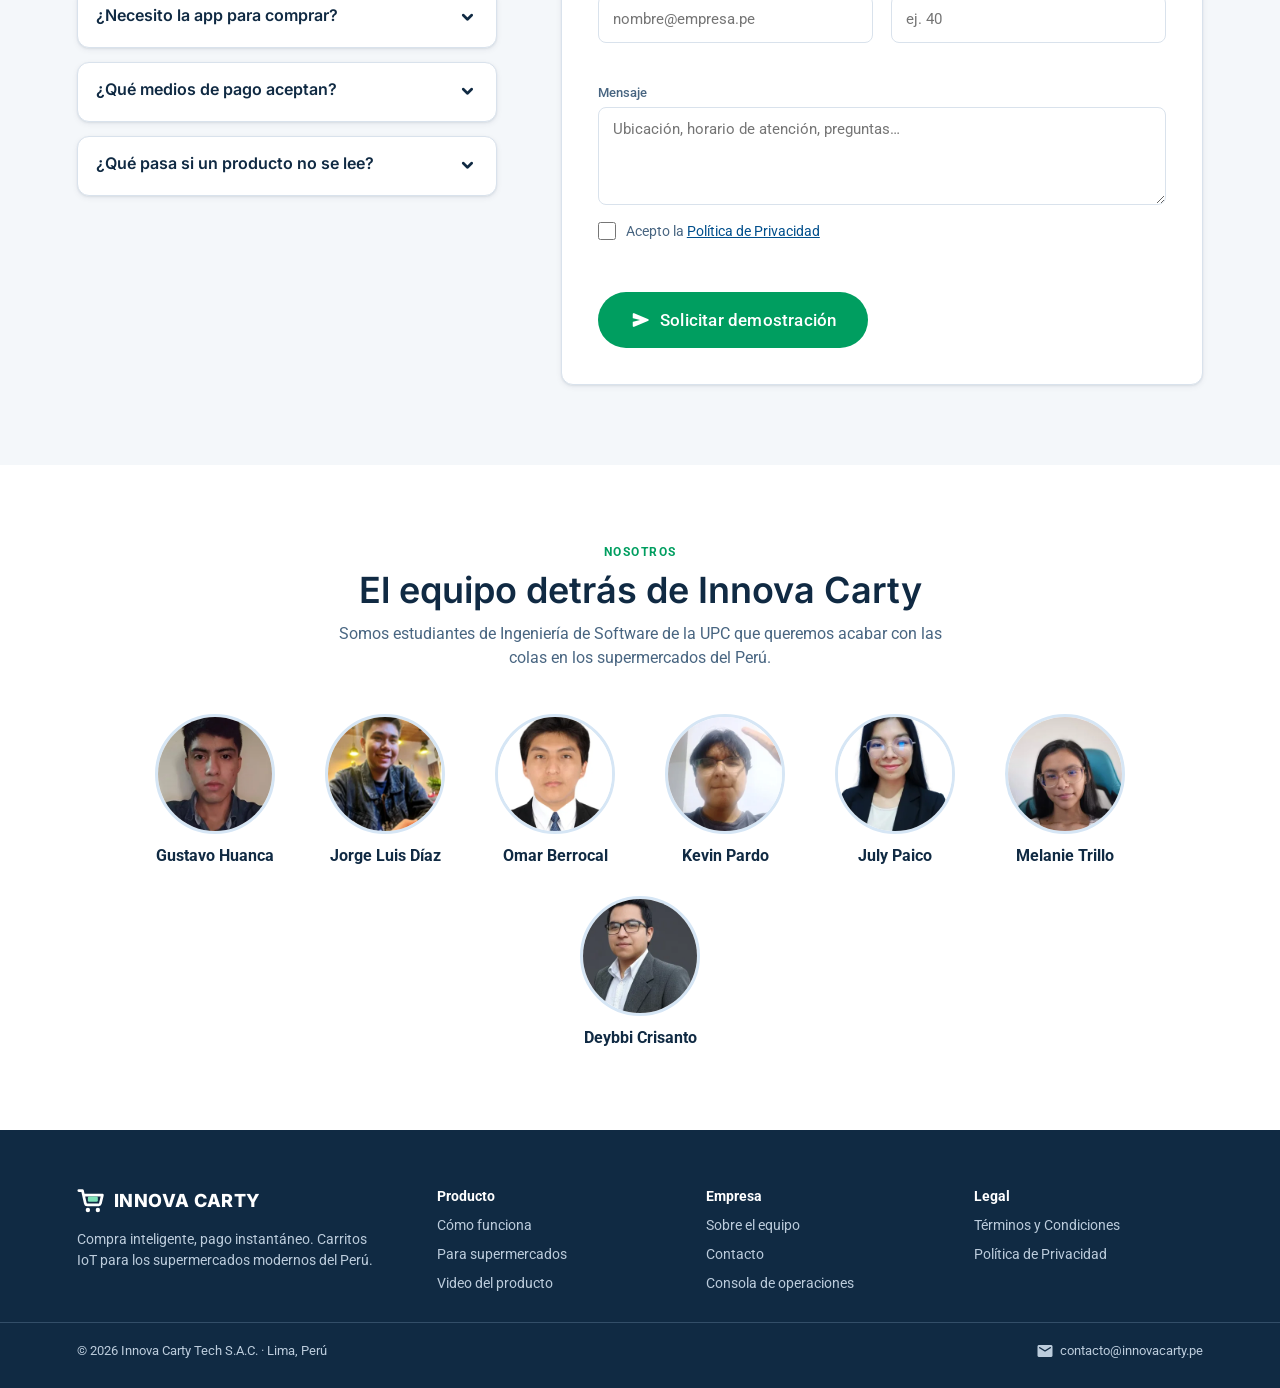
==== commit 0d55fab8: "feat: animate hero cart illustration" ====
--- a/index.html
+++ b/index.html
@@ -69,7 +69,32 @@
           <p class="hero__note" data-i18n="hero.note">Los compradores descargan la app · Los supermercados reservan un piloto</p>
         </div>
         <div class="hero__art">
-          <img src="assets/img/hero-cart.svg" width="400" height="310" alt="Ilustración de un carrito inteligente con pantalla, código QR y barra de presupuesto" data-i18n-alt="hero.alt">
+          <!-- Animated purchase: three products drop in, the cart reads them, the total grows and the shopper pays with QR -->
+          <svg class="cart-anim" viewBox="0 0 400 310" width="400" height="310" fill="none" role="img" aria-labelledby="hero-art-title">
+            <title id="hero-art-title" data-i18n="hero.alt">Animación de un carrito inteligente que lee los productos, suma el total y muestra el QR de pago</title>
+            <g class="cart-anim__item cart-anim__item--1"><rect x="168" y="176" width="26" height="38" rx="3" fill="#fff"/><rect x="168" y="190" width="26" height="12" fill="#004F8C"/></g>
+            <g class="cart-anim__item cart-anim__item--2"><rect x="219" y="164" width="10" height="10" rx="2" fill="#7EE2B8"/><rect x="214" y="172" width="20" height="42" rx="6" fill="#009E60"/></g>
+            <g class="cart-anim__item cart-anim__item--3"><rect x="252" y="184" width="38" height="30" rx="3" fill="#F5D07A"/><rect x="252" y="194" width="38" height="6" fill="#fff" opacity=".7"/></g>
+            <path d="M30 60h50l40 160h190l40-120H100" stroke="#fff" stroke-width="12" stroke-linecap="round" stroke-linejoin="round"/>
+            <circle class="cart-anim__wave cart-anim__wave--1" cx="225" cy="120" r="70" stroke="#7EE2B8" stroke-width="4"/>
+            <circle class="cart-anim__wave cart-anim__wave--2" cx="225" cy="120" r="70" stroke="#7EE2B8" stroke-width="4"/>
+            <circle class="cart-anim__wave cart-anim__wave--3" cx="225" cy="120" r="70" stroke="#7EE2B8" stroke-width="4"/>
+            <rect x="150" y="70" width="150" height="100" rx="12" fill="#fff"/>
+            <rect x="162" y="82" width="70" height="10" rx="5" fill="#004F8C"/>
+            <rect x="162" y="100" width="50" height="22" rx="4" fill="#009E60"/>
+            <rect x="244" y="82" width="44" height="44" rx="4" fill="#102A43"/>
+            <g class="cart-anim__qr"><rect x="250" y="88" width="12" height="12" fill="#fff"/><rect x="270" y="88" width="12" height="12" fill="#fff"/><rect x="250" y="108" width="12" height="12" fill="#fff"/><rect x="270" y="108" width="12" height="12" fill="#7EE2B8"/></g>
+            <rect x="162" y="134" width="126" height="10" rx="5" fill="#D9E2EC"/>
+            <rect class="cart-anim__budget" x="162" y="134" width="126" height="10" rx="5"/>
+            <text class="cart-anim__price cart-anim__price--1" x="312" y="62">+S/ 4.90</text>
+            <text class="cart-anim__price cart-anim__price--2" x="312" y="62">+S/ 23.50</text>
+            <text class="cart-anim__price cart-anim__price--3" x="312" y="62">+S/ 12.90</text>
+            <g class="cart-anim__paid"><circle cx="298" cy="72" r="16" fill="#009E60" stroke="#fff" stroke-width="3"/><path d="M290 72l6 6 10-11" stroke="#fff" stroke-width="3.5" stroke-linecap="round" stroke-linejoin="round"/></g>
+            <circle cx="140" cy="262" r="20" fill="#fff"/><circle cx="290" cy="262" r="20" fill="#fff"/>
+          </svg>
+          <div class="hero__card hero__card--1" aria-hidden="true"><span class="ms">nfc</span> <span data-i18n="hero.card1">RFID: Leche entera 1 L</span></div>
+          <div class="hero__card hero__card--2" aria-hidden="true"><span class="ms">scale</span> <span data-i18n="hero.card2">Peso verificado</span></div>
+          <div class="hero__card hero__card--3" aria-hidden="true"><span class="ms">qr_code_2</span> <span data-i18n="hero.card3">Total S/ 41.30 · paga con QR</span></div>
         </div>
       </div>
     </section>
--- a/assets/css/styles.css
+++ b/assets/css/styles.css
@@ -40,22 +40,37 @@
 :focus-visible { outline: 3px solid var(--secondary); outline-offset: 2px; }
 
 /* Buttons */
-.btn { display: inline-flex; align-items: center; justify-content: center; gap: 8px; height: 48px; padding: 0 24px; border-radius: 24px; border: 0; font: 500 15px var(--font-body); letter-spacing: .2px; cursor: pointer; white-space: nowrap; text-decoration: none; transition: filter .15s, box-shadow .15s, transform .15s; }
-.btn:hover { filter: brightness(1.08); box-shadow: var(--shadow); }
-.btn:active { transform: translateY(1px); }
+.btn { display: inline-flex; align-items: center; justify-content: center; gap: 8px; height: 48px; padding: 0 24px; border-radius: 24px; border: 0; font: 500 15px var(--font-body); letter-spacing: .2px; cursor: pointer; white-space: nowrap; text-decoration: none; transition: background-color .2s, border-color .2s, color .2s, box-shadow .2s, transform .2s; }
+.btn:active { transform: translateY(0); box-shadow: none; }
 .btn.sm { height: 36px; padding: 0 16px; font-size: 14px; }
 .btn.lg { height: 56px; padding: 0 32px; font-size: 17px; border-radius: 28px; }
 .btn.filled { background: var(--primary); color: #fff; }
 .btn.cta { background: var(--secondary); color: #fff; }
 .btn.on-dark { background: #fff; color: var(--primary); }
 .btn.ghost { border: 1.5px solid rgba(255, 255, 255, .6); color: #fff; background: transparent; }
-.icon-btn { width: 44px; height: 44px; border: 0; border-radius: 50%; background: transparent; color: var(--ink); cursor: pointer; display: inline-flex; align-items: center; justify-content: center; }
+.icon-btn { width: 44px; height: 44px; border: 0; border-radius: 50%; background: transparent; color: var(--ink); cursor: pointer; display: inline-flex; align-items: center; justify-content: center; transition: background-color .2s; }
 .icon-btn .ms { font-size: 28px; }
+
+/* Hover: only on devices with a pointer, so touch screens don't keep the hover state after a tap */
+@media (hover: hover) {
+  .btn:hover { transform: translateY(-2px); box-shadow: 0 6px 16px rgba(16, 42, 67, .18); }
+  .btn.filled:hover { background: #003E6E; }
+  .btn.cta:hover { background: #00804E; }
+  .btn.on-dark:hover { background: var(--primary-container); }
+  .btn.ghost:hover { background: rgba(255, 255, 255, .12); border-color: #fff; }
+  .icon-btn:hover { background: var(--surface-2); }
+  .lang button:hover { color: var(--primary); }
+  .store:hover { background: var(--primary); transform: translateY(-2px); box-shadow: 0 6px 16px rgba(16, 42, 67, .18); }
+  .faq summary:hover { color: var(--primary); }
+  .chip--glass:hover { background: rgba(255, 255, 255, .25); transform: translateY(-2px); }
+  .chip--glass:hover .ms { color: var(--warning); }
+}
 
 .card { background: var(--surface); border: 1px solid var(--line); border-radius: var(--radius); box-shadow: var(--shadow); }
 .chip { display: inline-flex; align-items: center; gap: 4px; height: 28px; padding: 0 12px; border-radius: 14px; font: 500 13px var(--font-body); align-self: flex-start; }
 .chip .ms { font-size: 16px; }
-.chip--glass { background: rgba(255, 255, 255, .15); color: #fff; }
+.chip--glass { background: rgba(255, 255, 255, .15); color: #fff; transition: background-color .2s, transform .2s; }
+.chip--glass .ms { transition: color .2s; }
 .chip--info { background: var(--primary-container); color: var(--primary); }
 .chip--ok { background: var(--secondary-container); color: var(--secondary); }
 .tile { width: 48px; height: 48px; flex: none; border-radius: 14px; background: var(--primary-container); color: var(--primary); display: flex; align-items: center; justify-content: center; }
@@ -92,7 +107,54 @@
 .hero__link:hover { border-color: #fff; }
 .hero__link .ms { font-size: 18px; }
 .hero__note { font-size: 13px; color: #fff; opacity: .75; }
-.hero__art { flex: none; width: min(520px, 42vw); border-radius: 24px; background: rgba(255, 255, 255, .08); padding: 10px; }
+.hero__art { flex: none; width: min(520px, 42vw); border-radius: 24px; background: rgba(255, 255, 255, .08); padding: 10px; position: relative; }
+
+/* Hero animation: one 9 s purchase loop shared by the SVG and the floating cards */
+.cart-anim { display: block; width: 100%; height: auto; }
+.cart-anim *, .hero__card { animation-duration: 9s; animation-timing-function: ease-out; animation-iteration-count: infinite; }
+.cart-anim__item, .cart-anim__wave, .cart-anim__price, .cart-anim__paid { transform-box: fill-box; transform-origin: center; }
+.cart-anim__item--1 { animation-name: drop-1; }
+.cart-anim__item--2 { animation-name: drop-2; }
+.cart-anim__item--3 { animation-name: drop-3; }
+.cart-anim__wave { opacity: 0; }
+.cart-anim__wave--1 { animation-name: wave-1; }
+.cart-anim__wave--2 { animation-name: wave-2; }
+.cart-anim__wave--3 { animation-name: wave-3; }
+.cart-anim__price { font: 700 18px var(--font-title); fill: #fff; text-anchor: middle; opacity: 0; }
+.cart-anim__price--1 { animation-name: price-1; }
+.cart-anim__price--2 { animation-name: price-2; }
+.cart-anim__price--3 { animation-name: price-3; }
+.cart-anim__budget { fill: var(--secondary); transform-box: fill-box; transform-origin: 0 50%; animation-name: budget; animation-timing-function: ease-in-out; }
+.cart-anim__qr { opacity: 0; animation-name: qr; }
+.cart-anim__paid { opacity: 0; animation-name: paid; }
+.hero__card { position: absolute; display: inline-flex; align-items: center; gap: 6px; padding: 8px 14px; border-radius: 12px; background: #fff; color: var(--ink); font: 500 13px var(--font-body); box-shadow: 0 6px 16px rgba(16, 42, 67, .25); white-space: nowrap; opacity: 0; }
+.hero__card .ms { font-size: 18px; color: var(--secondary); }
+.hero__card--1 { top: 6%; left: 4%; animation-name: card-1; }
+.hero__card--2 { top: 44%; right: 3%; animation-name: card-2; }
+.hero__card--3 { top: 6%; left: 4%; animation-name: card-3; }
+
+@keyframes drop-1 { 0% { transform: translateY(-230px); opacity: 0; } 2% { opacity: 1; } 7% { transform: translateY(0); } 8.5% { transform: translateY(-6px); } 10%, 92% { transform: translateY(0); opacity: 1; } 96%, 100% { transform: translateY(0); opacity: 0; } }
+@keyframes drop-2 { 0%, 22% { transform: translateY(-230px); opacity: 0; } 24% { opacity: 1; } 29% { transform: translateY(0); } 30.5% { transform: translateY(-6px); } 32%, 92% { transform: translateY(0); opacity: 1; } 96%, 100% { transform: translateY(0); opacity: 0; } }
+@keyframes drop-3 { 0%, 44% { transform: translateY(-230px); opacity: 0; } 46% { opacity: 1; } 51% { transform: translateY(0); } 52.5% { transform: translateY(-6px); } 54%, 92% { transform: translateY(0); opacity: 1; } 96%, 100% { transform: translateY(0); opacity: 0; } }
+@keyframes wave-1 { 0%, 10% { transform: scale(.6); opacity: 0; } 11% { opacity: .9; } 20%, 100% { transform: scale(1.5); opacity: 0; } }
+@keyframes wave-2 { 0%, 32% { transform: scale(.6); opacity: 0; } 33% { opacity: .9; } 42%, 100% { transform: scale(1.5); opacity: 0; } }
+@keyframes wave-3 { 0%, 54% { transform: scale(.6); opacity: 0; } 55% { opacity: .9; } 64%, 100% { transform: scale(1.5); opacity: 0; } }
+@keyframes price-1 { 0%, 11% { transform: translateY(8px); opacity: 0; } 13% { transform: translateY(0); opacity: 1; } 20% { transform: translateY(-10px); opacity: 1; } 23%, 100% { transform: translateY(-16px); opacity: 0; } }
+@keyframes price-2 { 0%, 33% { transform: translateY(8px); opacity: 0; } 35% { transform: translateY(0); opacity: 1; } 42% { transform: translateY(-10px); opacity: 1; } 45%, 100% { transform: translateY(-16px); opacity: 0; } }
+@keyframes price-3 { 0%, 55% { transform: translateY(8px); opacity: 0; } 57% { transform: translateY(0); opacity: 1; } 64% { transform: translateY(-10px); opacity: 1; } 67%, 100% { transform: translateY(-16px); opacity: 0; } }
+@keyframes budget { 0%, 10% { transform: scaleX(.08); fill: var(--secondary); } 13%, 32% { transform: scaleX(.32); } 35%, 54% { transform: scaleX(.66); fill: var(--secondary); } 57%, 92% { transform: scaleX(.93); fill: var(--warning); } 97%, 100% { transform: scaleX(.08); fill: var(--secondary); } }
+@keyframes qr { 0%, 66% { opacity: 0; } 70%, 92% { opacity: 1; } 96%, 100% { opacity: 0; } }
+@keyframes paid { 0%, 78% { transform: scale(.3); opacity: 0; } 81% { transform: scale(1.15); opacity: 1; } 83%, 92% { transform: scale(1); opacity: 1; } 96%, 100% { transform: scale(1); opacity: 0; } }
+@keyframes card-1 { 0%, 12% { transform: translateY(8px); opacity: 0; } 15%, 30% { transform: translateY(0); opacity: 1; } 34%, 100% { transform: translateY(-6px); opacity: 0; } }
+@keyframes card-2 { 0%, 34% { transform: translateY(8px); opacity: 0; } 37%, 52% { transform: translateY(0); opacity: 1; } 56%, 100% { transform: translateY(-6px); opacity: 0; } }
+@keyframes card-3 { 0%, 68% { transform: translateY(8px); opacity: 0; } 71%, 92% { transform: translateY(0); opacity: 1; } 96%, 100% { transform: translateY(-6px); opacity: 0; } }
+
+/* Without motion, show the finished purchase */
+@media (prefers-reduced-motion: reduce) {
+  .cart-anim *, .hero__card { animation: none !important; }
+  .cart-anim__qr, .cart-anim__paid, .hero__card--3 { opacity: 1; }
+  .cart-anim__budget { transform: scaleX(.93); fill: var(--warning); }
+}
 
 /* Metrics */
 .metrics { border-bottom: 1px solid var(--line); }
@@ -139,7 +201,7 @@
 .app { display: flex; align-items: center; justify-content: space-between; gap: 40px; }
 .app > div:first-child { display: flex; flex-direction: column; gap: 12px; max-width: 640px; }
 .stores { display: flex; gap: 14px; flex-wrap: wrap; }
-.store { display: flex; align-items: center; gap: 10px; background: var(--ink); color: #fff; border-radius: 12px; padding: 10px 18px; text-decoration: none; min-width: 190px; }
+.store { display: flex; align-items: center; gap: 10px; background: var(--ink); color: #fff; border-radius: 12px; padding: 10px 18px; text-decoration: none; min-width: 190px; transition: background-color .2s, box-shadow .2s, transform .2s; }
 .store .ms { font-size: 30px; }
 .store small { display: block; font-size: 11px; opacity: .8; }
 .store b { font-size: 17px; }
@@ -148,7 +210,7 @@
 .contact__copy { width: 420px; flex: none; display: flex; flex-direction: column; gap: 16px; }
 .faq { display: flex; flex-direction: column; gap: 14px; margin-top: 12px; }
 .faq details { padding: 16px 18px; }
-.faq summary { font: 600 16px var(--font-title); cursor: pointer; list-style: none; display: flex; justify-content: space-between; gap: 12px; }
+.faq summary { font: 600 16px var(--font-title); cursor: pointer; list-style: none; display: flex; justify-content: space-between; gap: 12px; transition: color .2s; }
 .faq summary::-webkit-details-marker { display: none; }
 .faq summary::after { content: 'expand_more'; font-family: 'Material Symbols Rounded'; font-size: 22px; transition: transform .2s; }
 .faq details[open] summary::after { transform: rotate(180deg); }
@@ -219,7 +281,9 @@
   .hero__inner { flex-direction: column; padding-top: 36px; padding-bottom: 36px; gap: 24px; }
   .hero__actions { flex-direction: column; }
   .hero__actions .btn { width: 100%; }
-  .hero__art { width: 100%; }
+  .hero__art { width: 100%; padding-top: 56px; }
+  /* The cards never show at the same time, so on mobile they share one slot above the cart */
+  .hero__card--1, .hero__card--2, .hero__card--3 { top: 12px; right: 0; bottom: auto; left: 0; width: max-content; max-width: calc(100% - 24px); margin: 0 auto; }
   .metrics__grid { grid-template-columns: 1fr 1fr; gap: 16px 0; }
   .metrics__grid > div:nth-child(3) { border-left: 0; }
   .metrics .num { font-size: 24px; }
